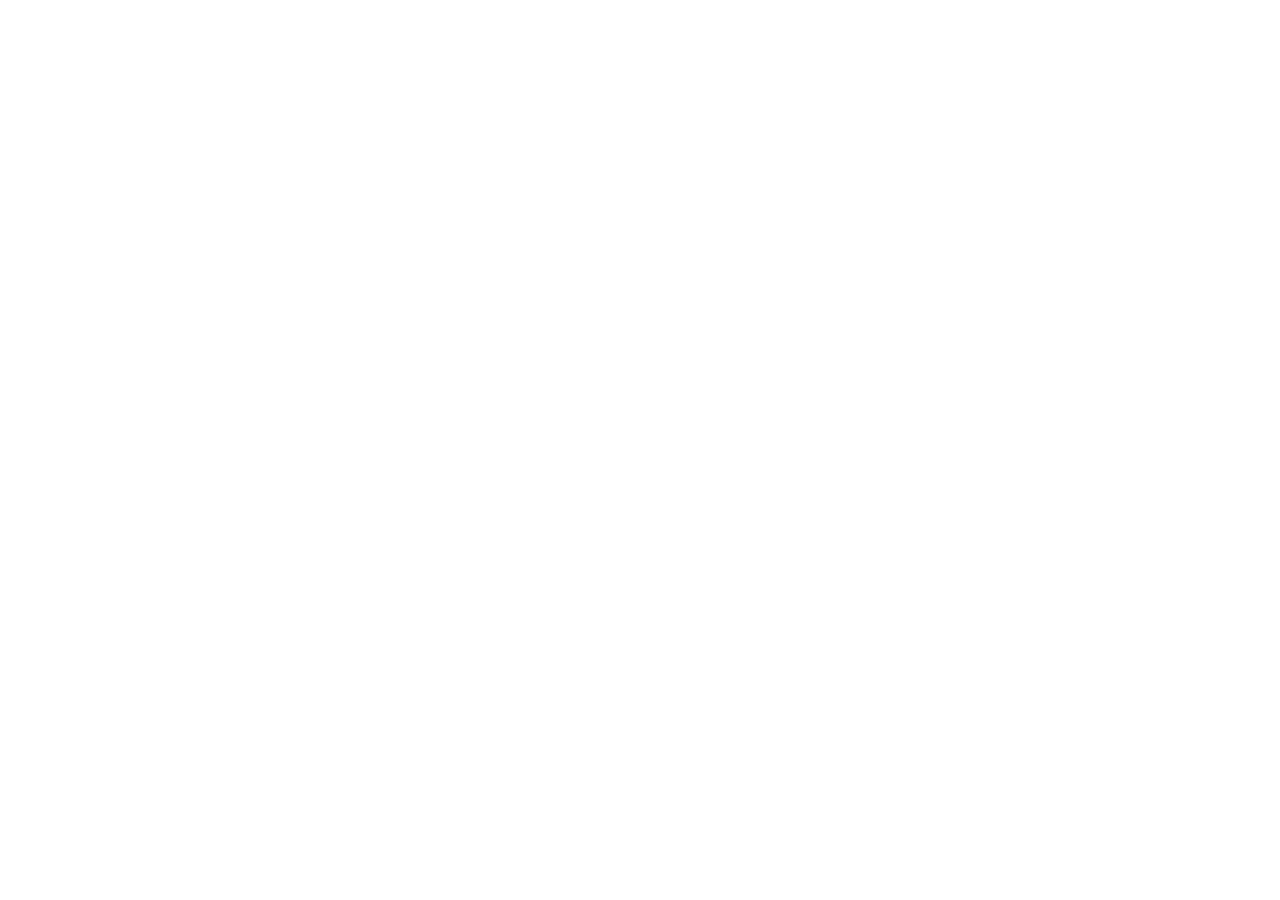
==== docs/index.html @ 1d92eec5 "Add index.html for GitHub Pages root" ====
<!DOCTYPE html>
<html>
<head>
<meta charset="utf-8">
<title>Recall — macOS Clipboard Manager</title>
<meta http-equiv="refresh" content="0; url=https://github.com/recall-macos/recall-macos">
</head>
<body>
<a href="https://github.com/recall-macos/recall-macos">Redirecting to Recall on GitHub...</a>
</body>
</html>
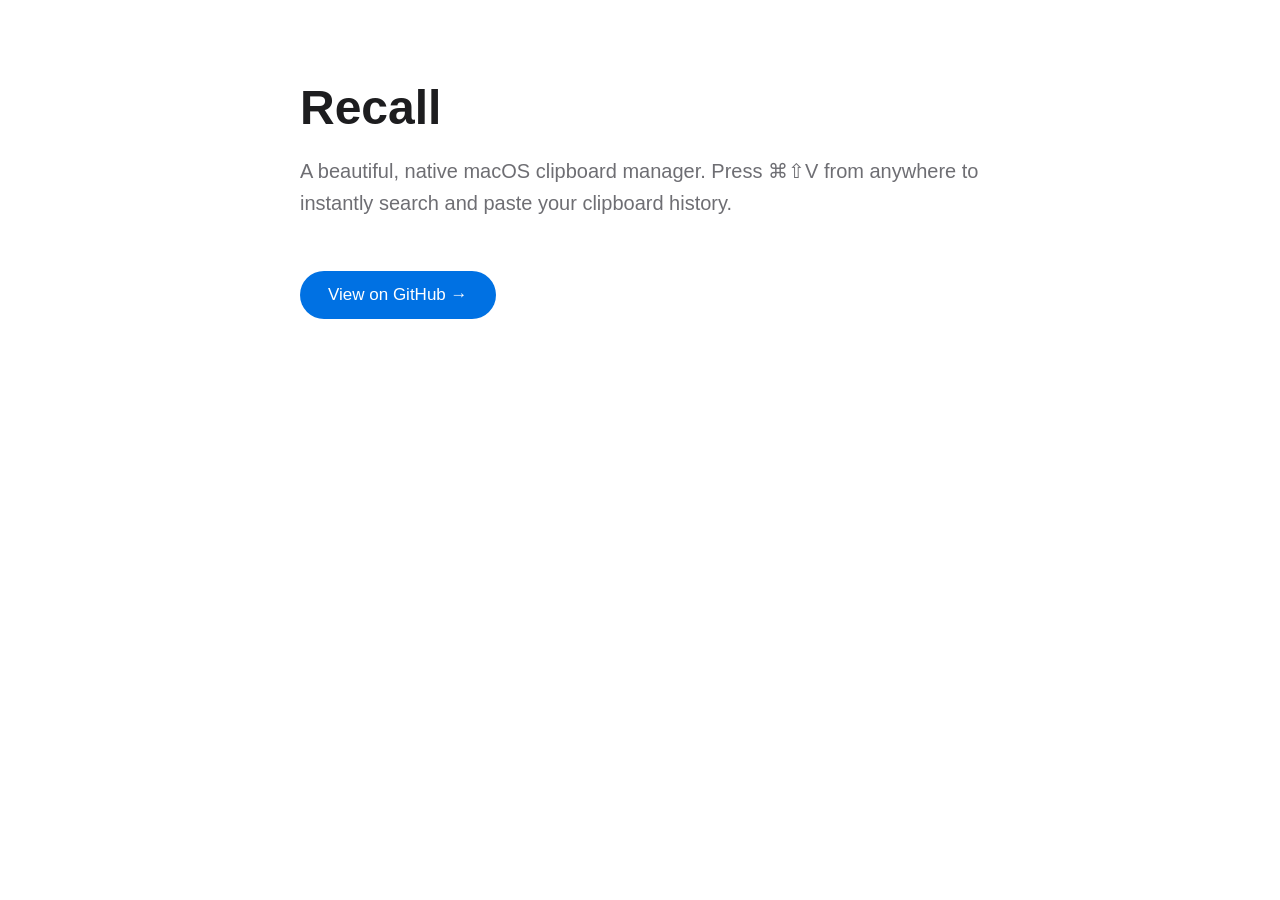
==== commit 65a19f88: "Fix index.html — proper landing page for AdSense verification" ====
--- a/docs/index.html
+++ b/docs/index.html
@@ -1,11 +1,20 @@
 <!DOCTYPE html>
-<html>
+<html lang="en">
 <head>
 <meta charset="utf-8">
+<meta name="viewport" content="width=device-width, initial-scale=1">
 <title>Recall — macOS Clipboard Manager</title>
-<meta http-equiv="refresh" content="0; url=https://github.com/recall-macos/recall-macos">
+<style>
+  body { font-family: -apple-system, BlinkMacSystemFont, sans-serif; max-width: 680px; margin: 80px auto; padding: 0 24px; color: #1d1d1f; }
+  h1 { font-size: 48px; font-weight: 700; margin-bottom: 8px; }
+  p  { font-size: 20px; color: #6e6e73; line-height: 1.6; }
+  a  { display: inline-block; margin-top: 32px; background: #0071e3; color: #fff; text-decoration: none; padding: 14px 28px; border-radius: 980px; font-size: 17px; font-weight: 500; }
+  a:hover { background: #0077ed; }
+</style>
 </head>
 <body>
-<a href="https://github.com/recall-macos/recall-macos">Redirecting to Recall on GitHub...</a>
+  <h1>Recall</h1>
+  <p>A beautiful, native macOS clipboard manager. Press ⌘⇧V from anywhere to instantly search and paste your clipboard history.</p>
+  <a href="https://github.com/recall-macos/recall-macos">View on GitHub →</a>
 </body>
 </html>
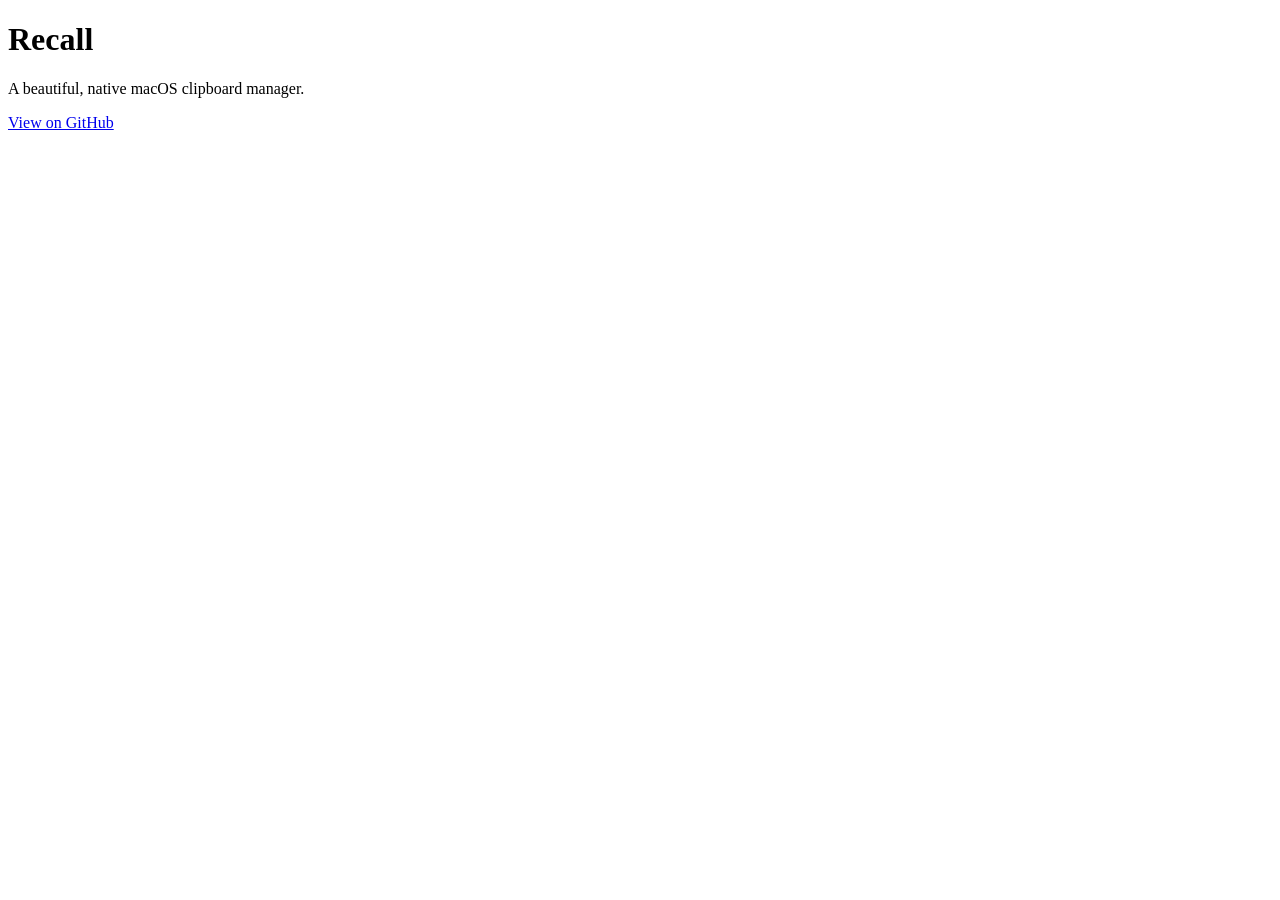
==== commit d629db28: "Simplify index.html by removing styles and viewport Removed viewport meta tag and styles, simplified" ====
--- a/docs/index.html
+++ b/docs/index.html
@@ -2,19 +2,11 @@
 <html lang="en">
 <head>
 <meta charset="utf-8">
-<meta name="viewport" content="width=device-width, initial-scale=1">
 <title>Recall — macOS Clipboard Manager</title>
-<style>
-  body { font-family: -apple-system, BlinkMacSystemFont, sans-serif; max-width: 680px; margin: 80px auto; padding: 0 24px; color: #1d1d1f; }
-  h1 { font-size: 48px; font-weight: 700; margin-bottom: 8px; }
-  p  { font-size: 20px; color: #6e6e73; line-height: 1.6; }
-  a  { display: inline-block; margin-top: 32px; background: #0071e3; color: #fff; text-decoration: none; padding: 14px 28px; border-radius: 980px; font-size: 17px; font-weight: 500; }
-  a:hover { background: #0077ed; }
-</style>
 </head>
 <body>
-  <h1>Recall</h1>
-  <p>A beautiful, native macOS clipboard manager. Press ⌘⇧V from anywhere to instantly search and paste your clipboard history.</p>
-  <a href="https://github.com/recall-macos/recall-macos">View on GitHub →</a>
+<h1>Recall</h1>
+<p>A beautiful, native macOS clipboard manager.</p>
+<a href="https://github.com/recall-macos/recall-macos">View on GitHub</a>
 </body>
 </html>
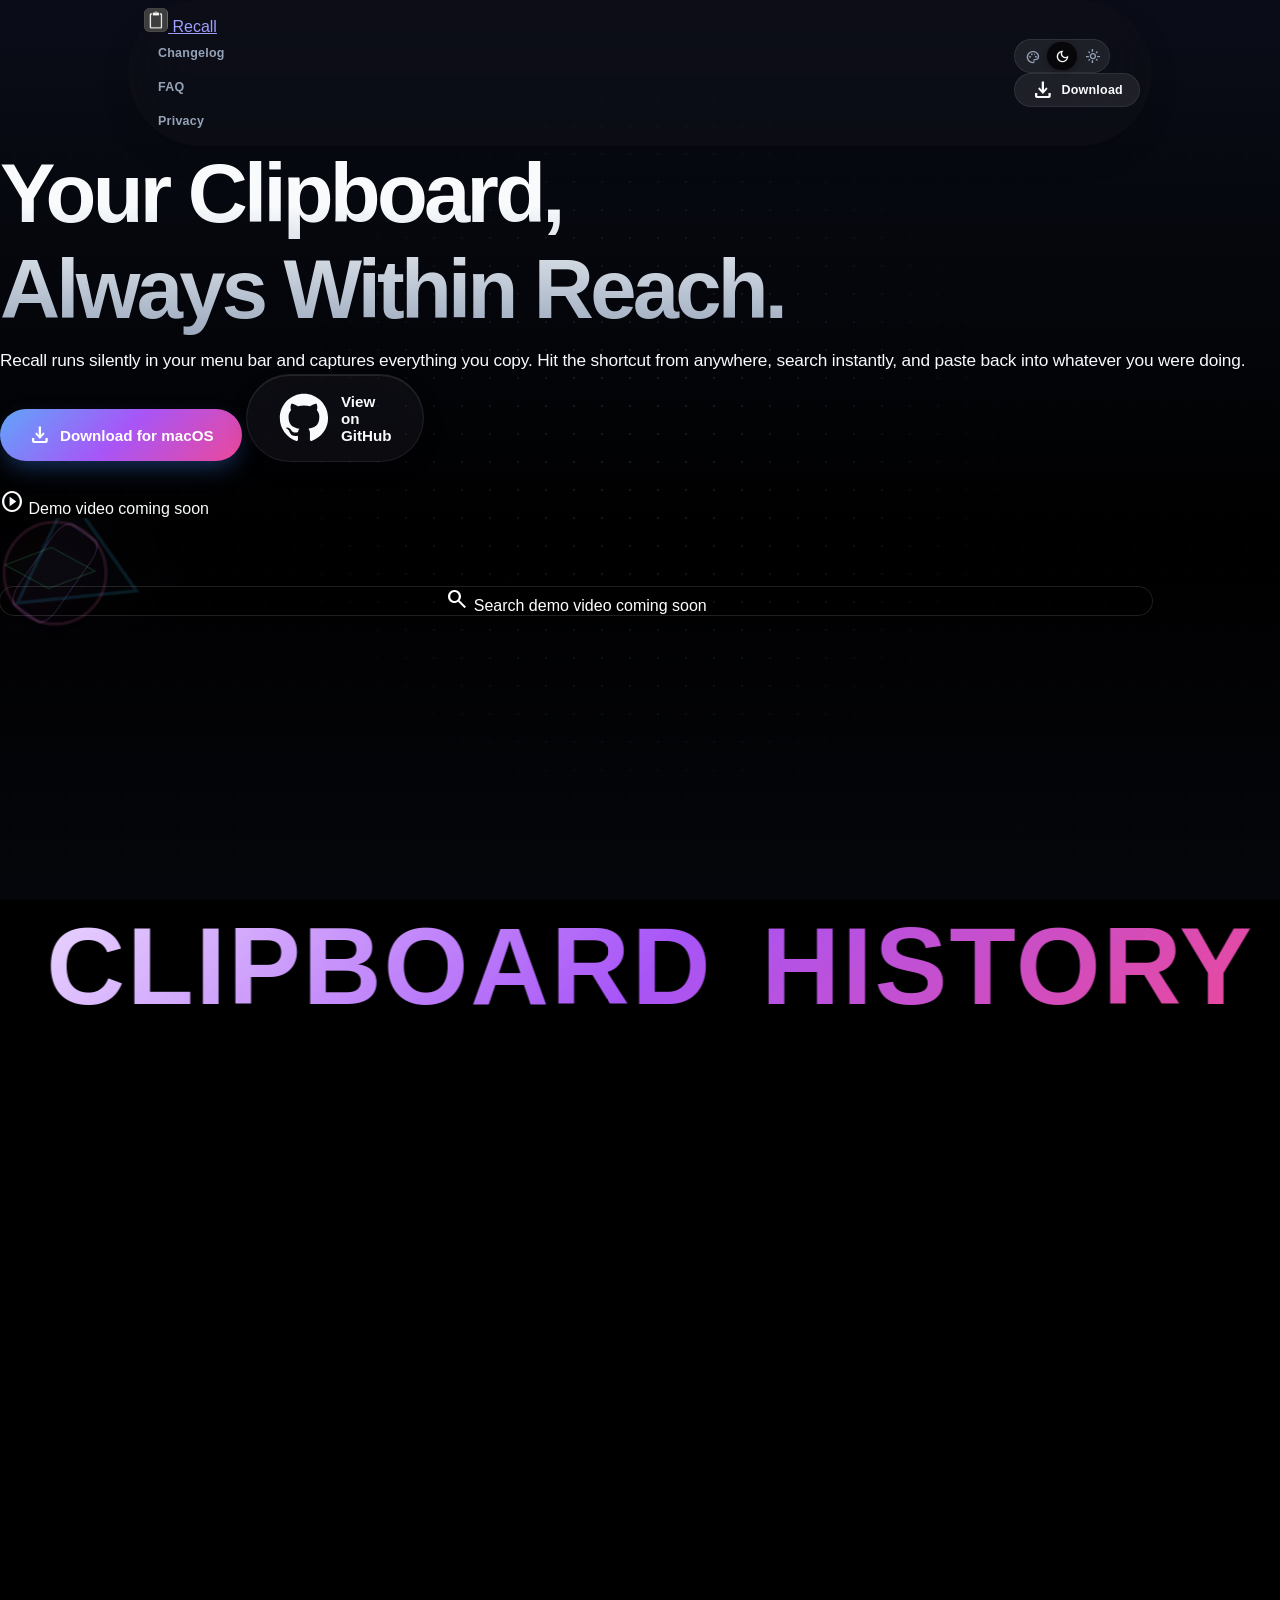
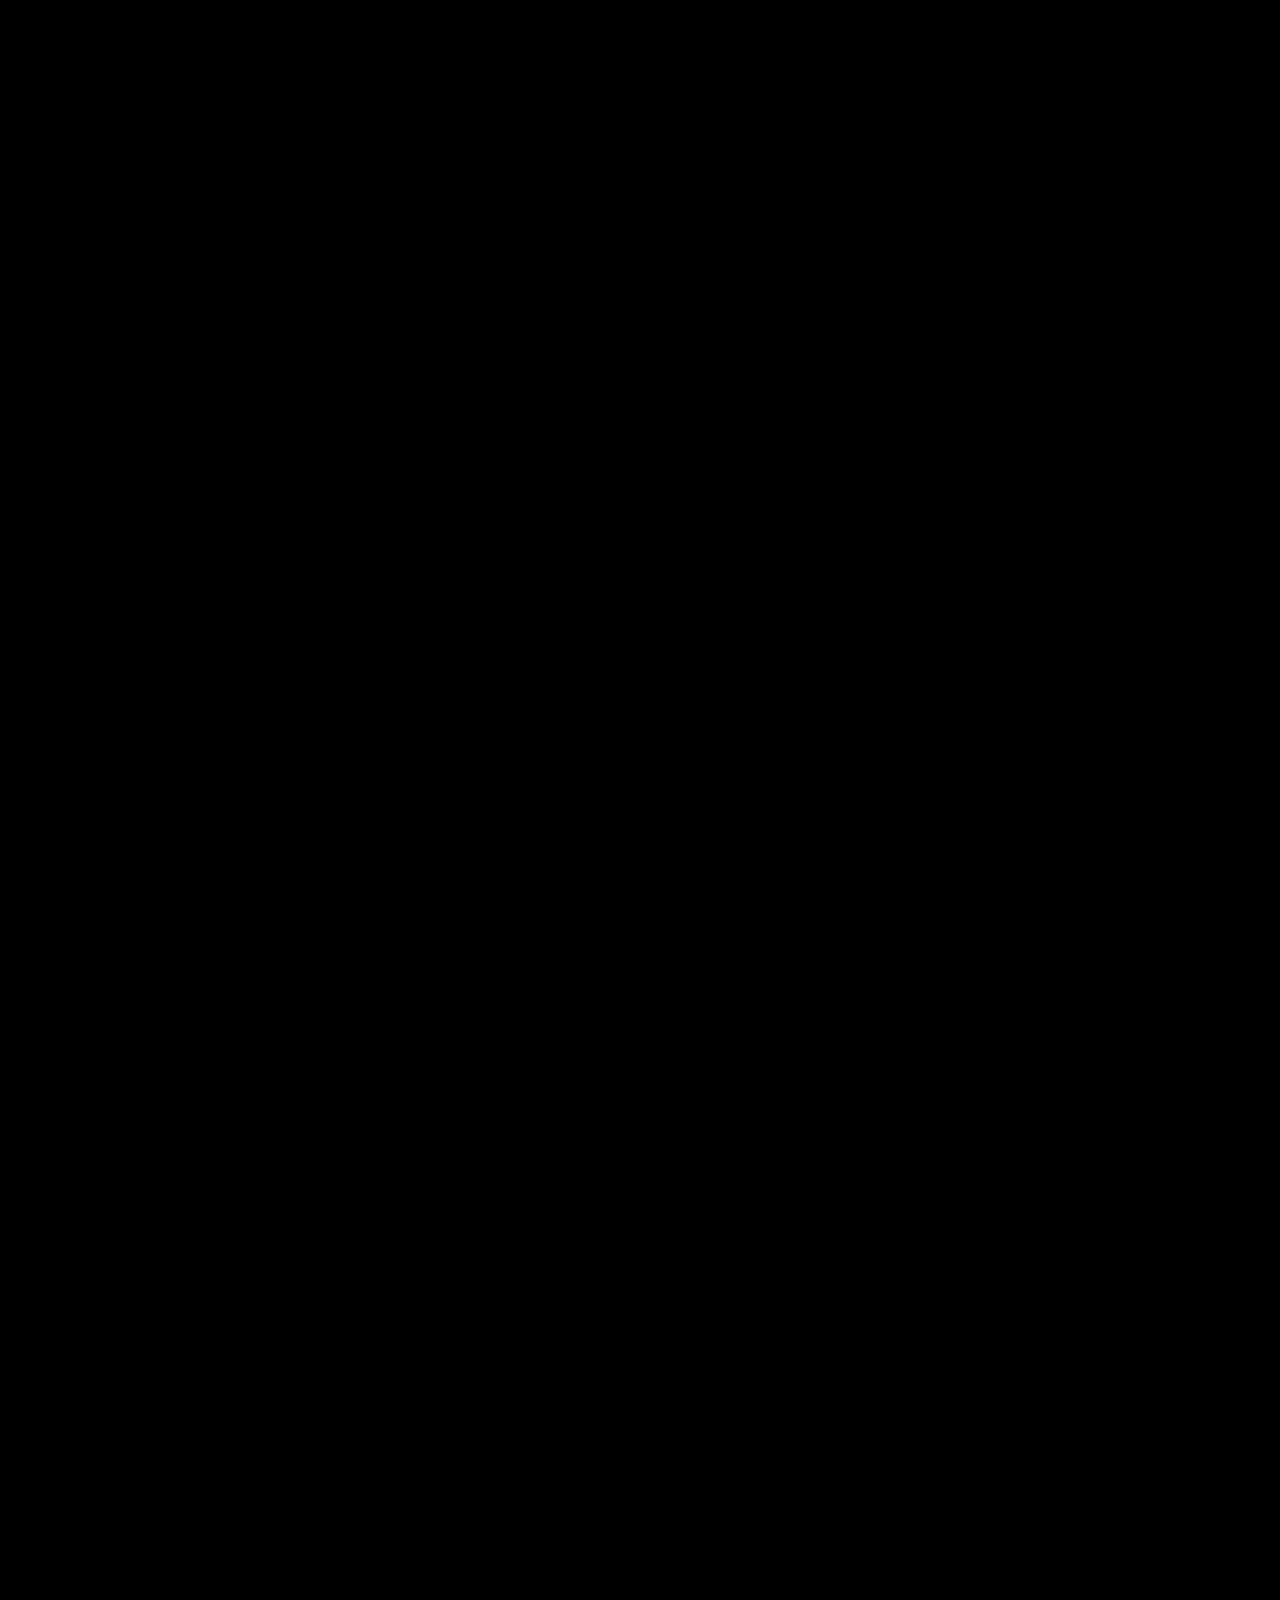
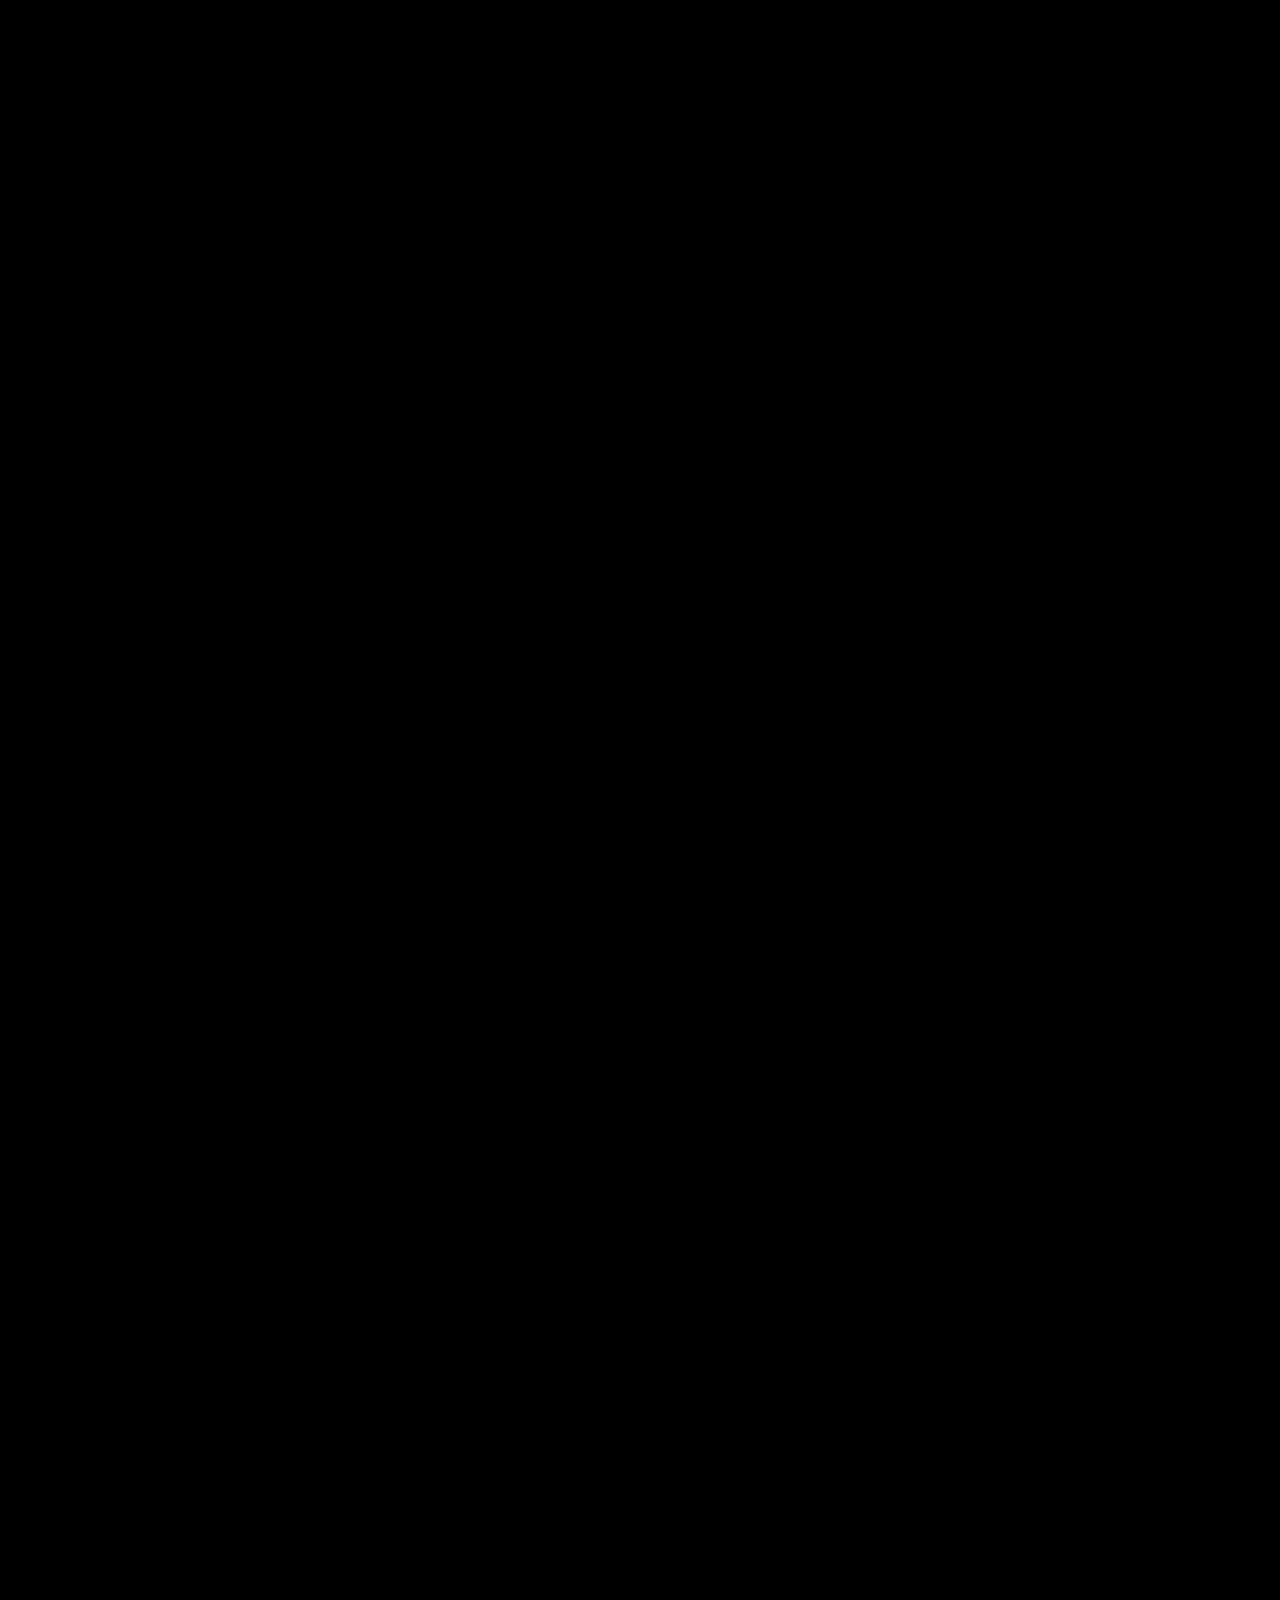
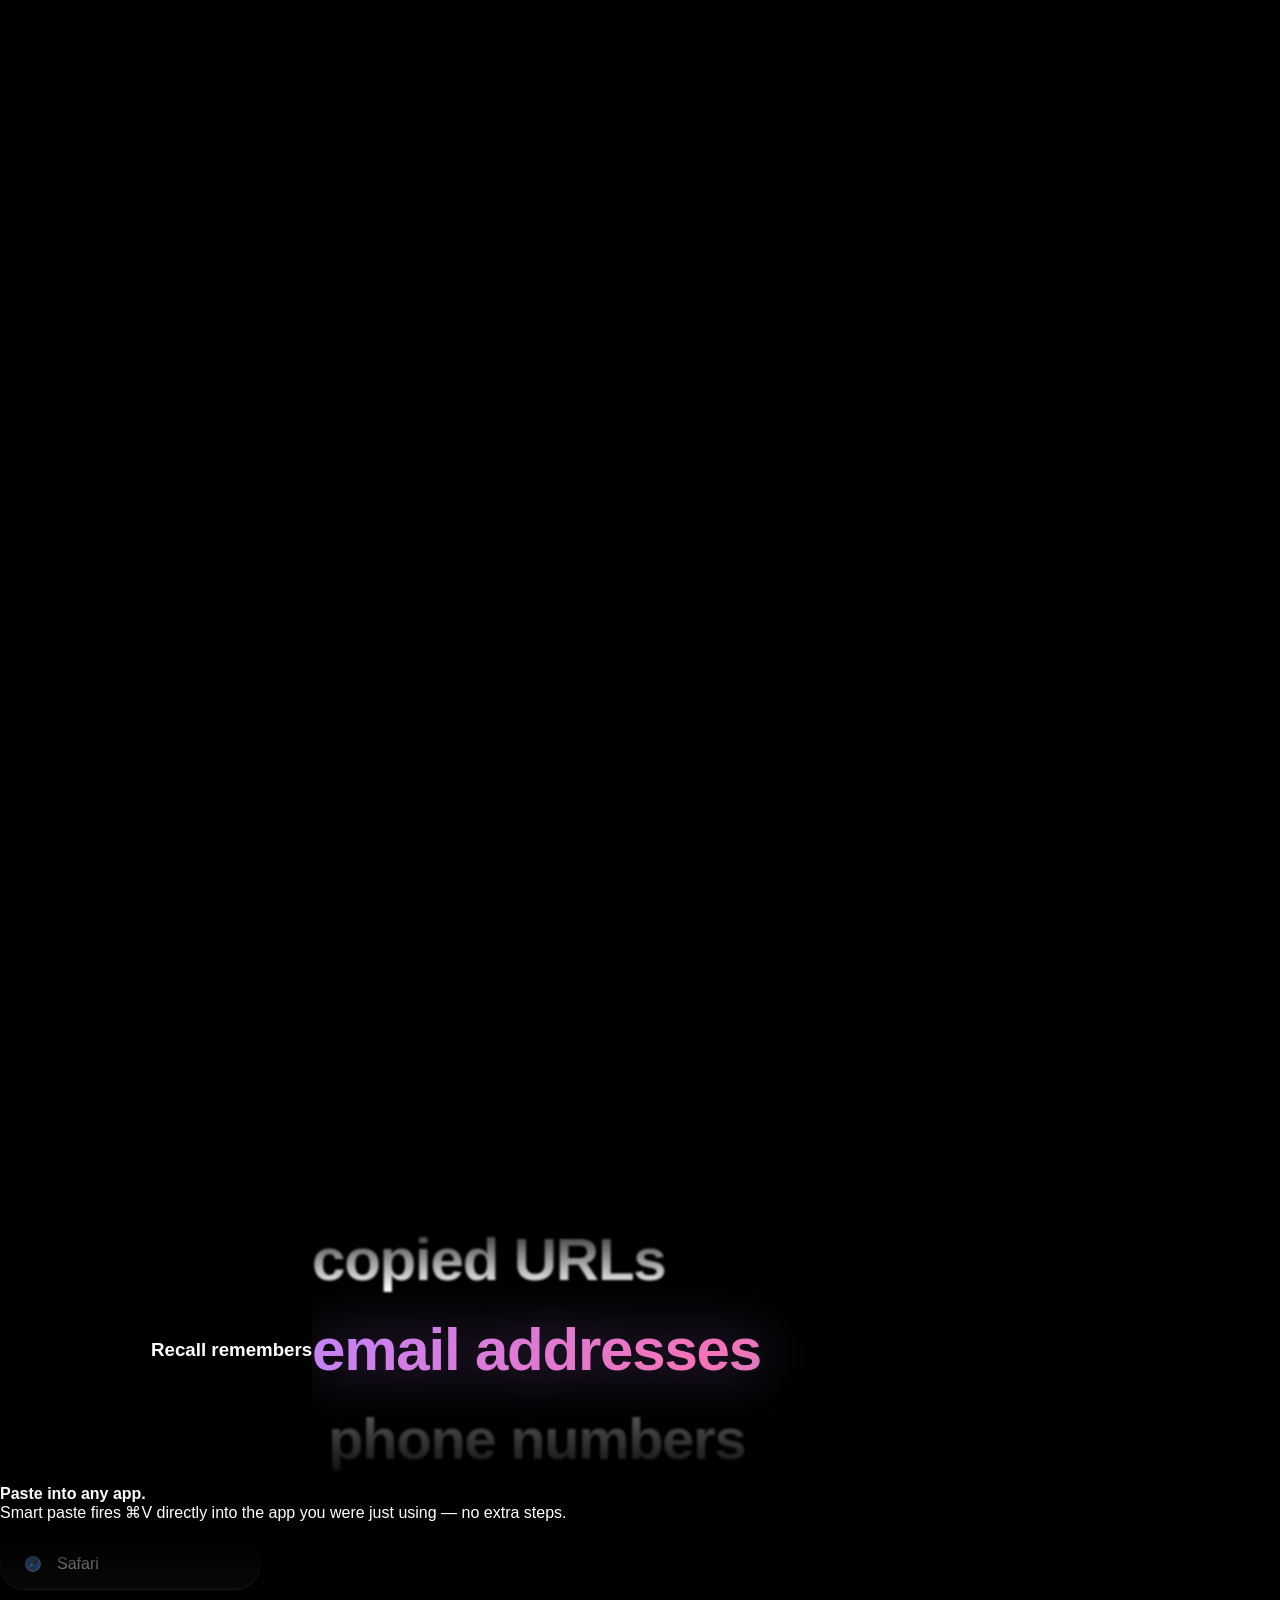
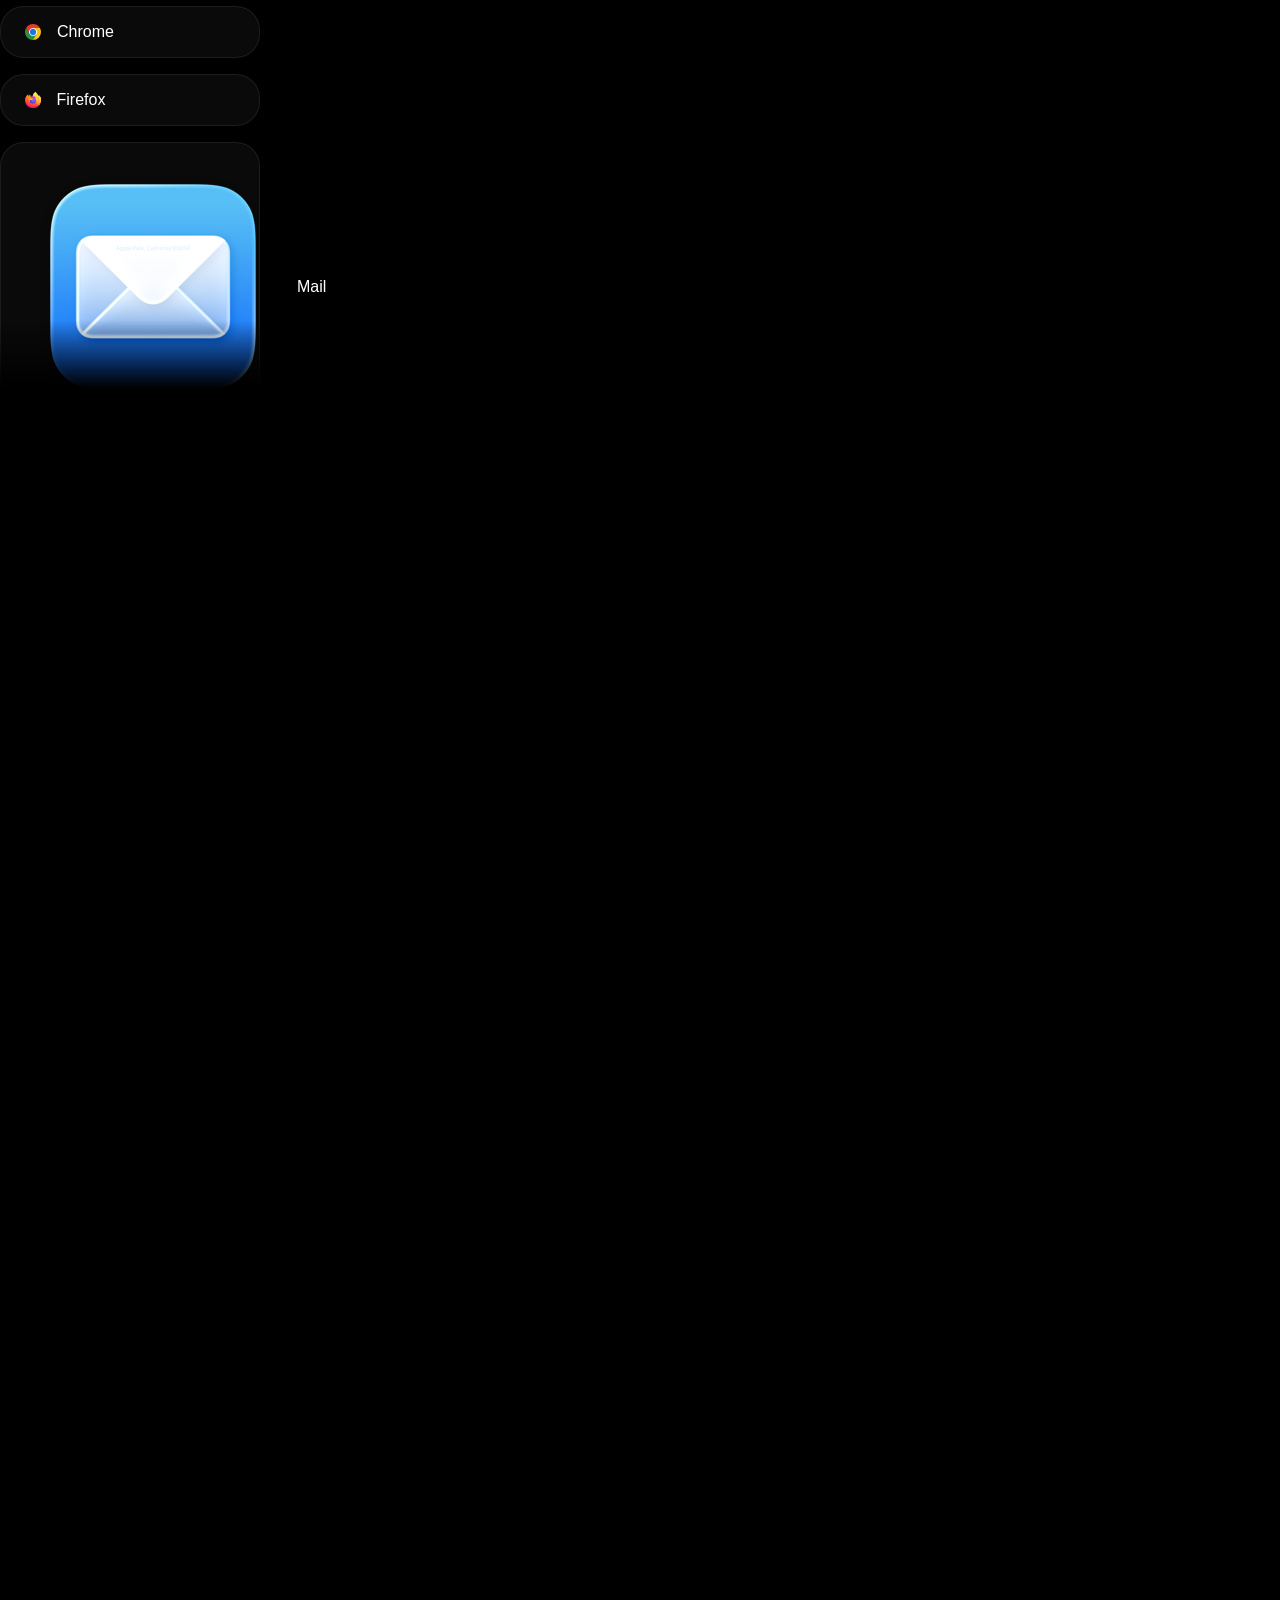
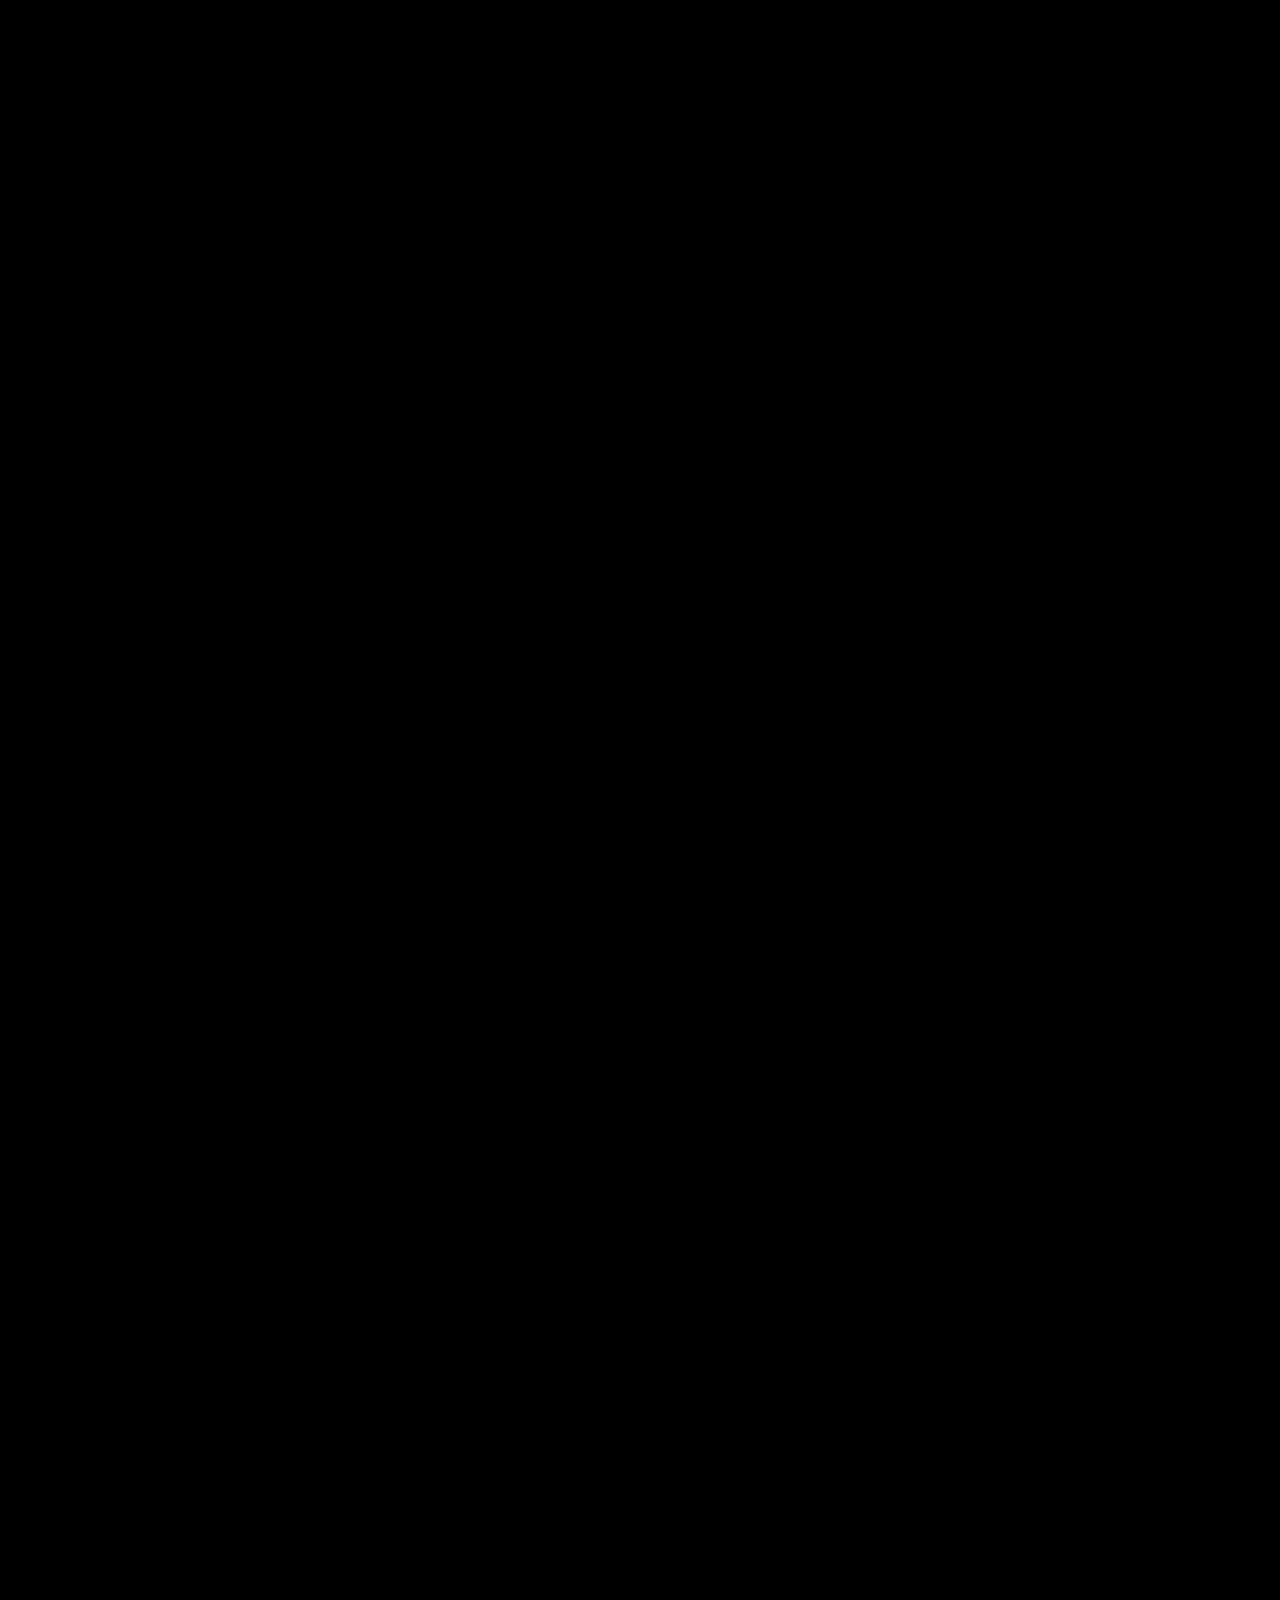
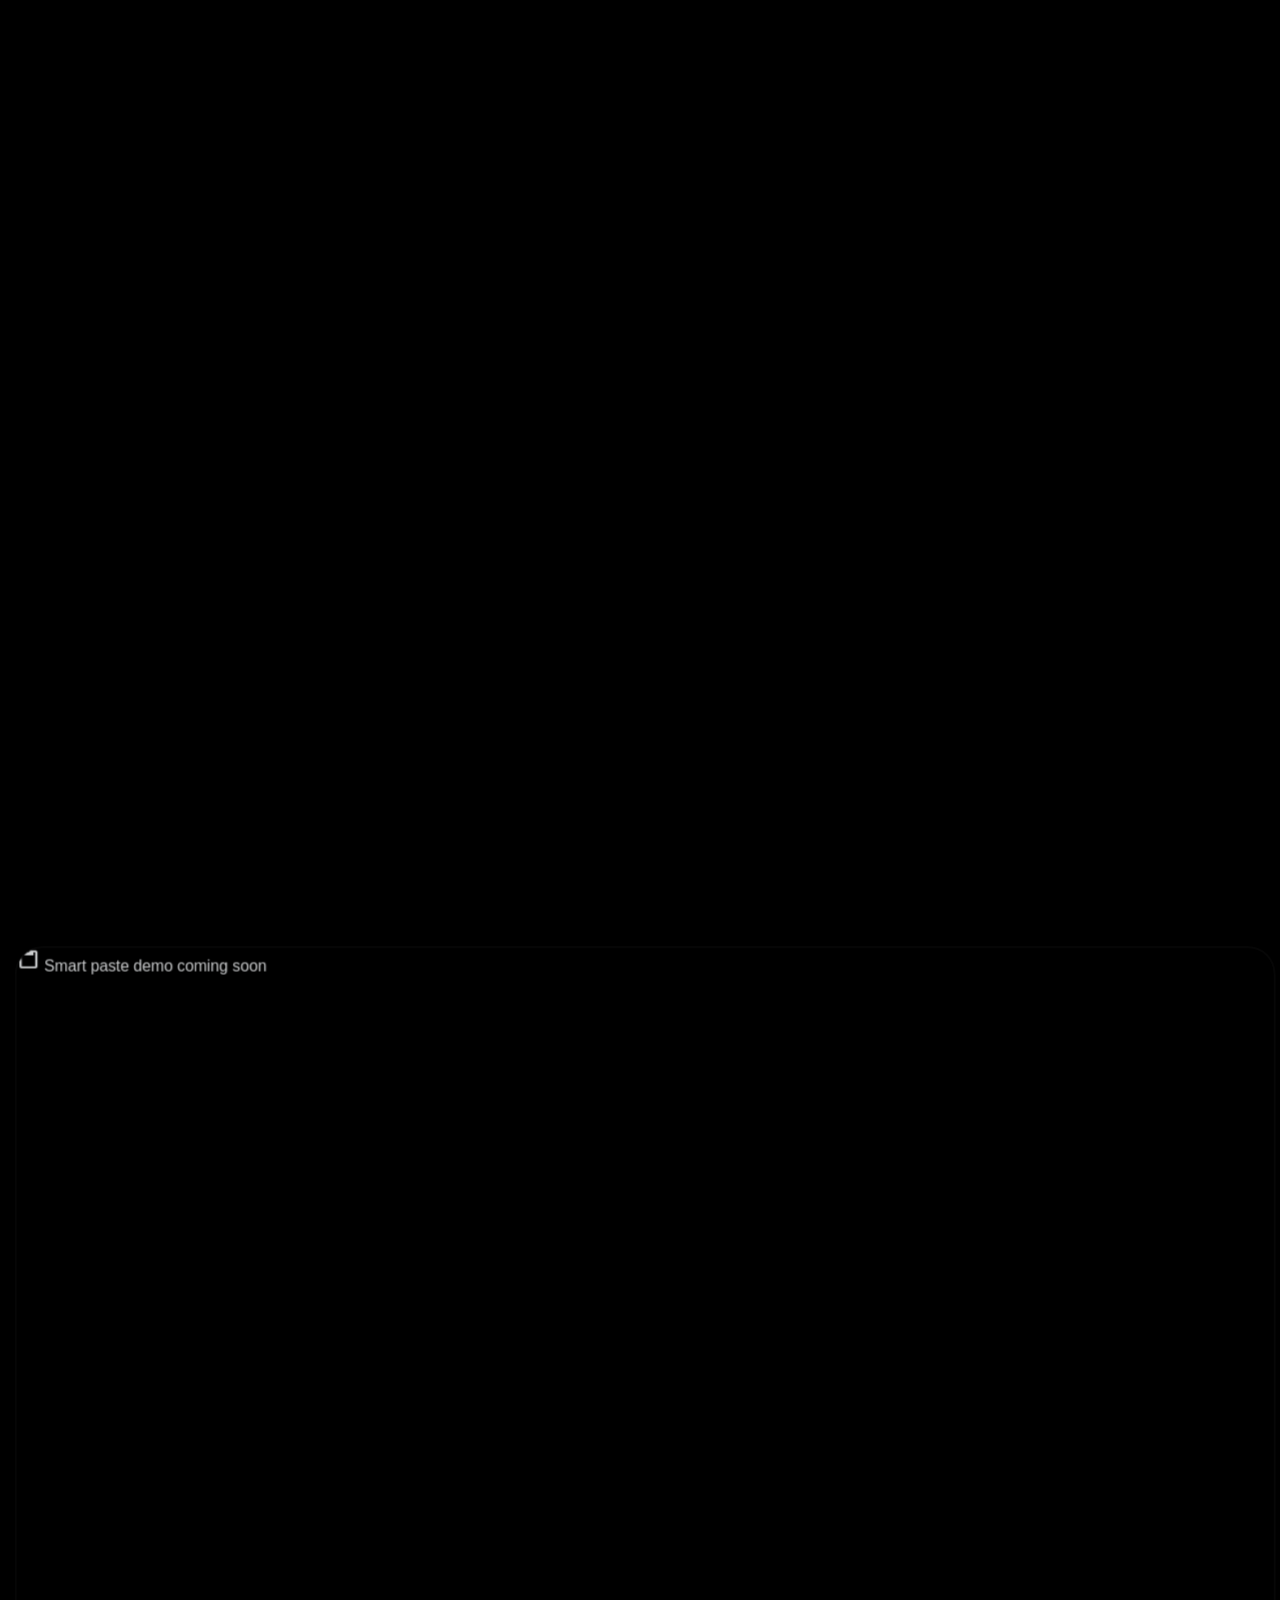
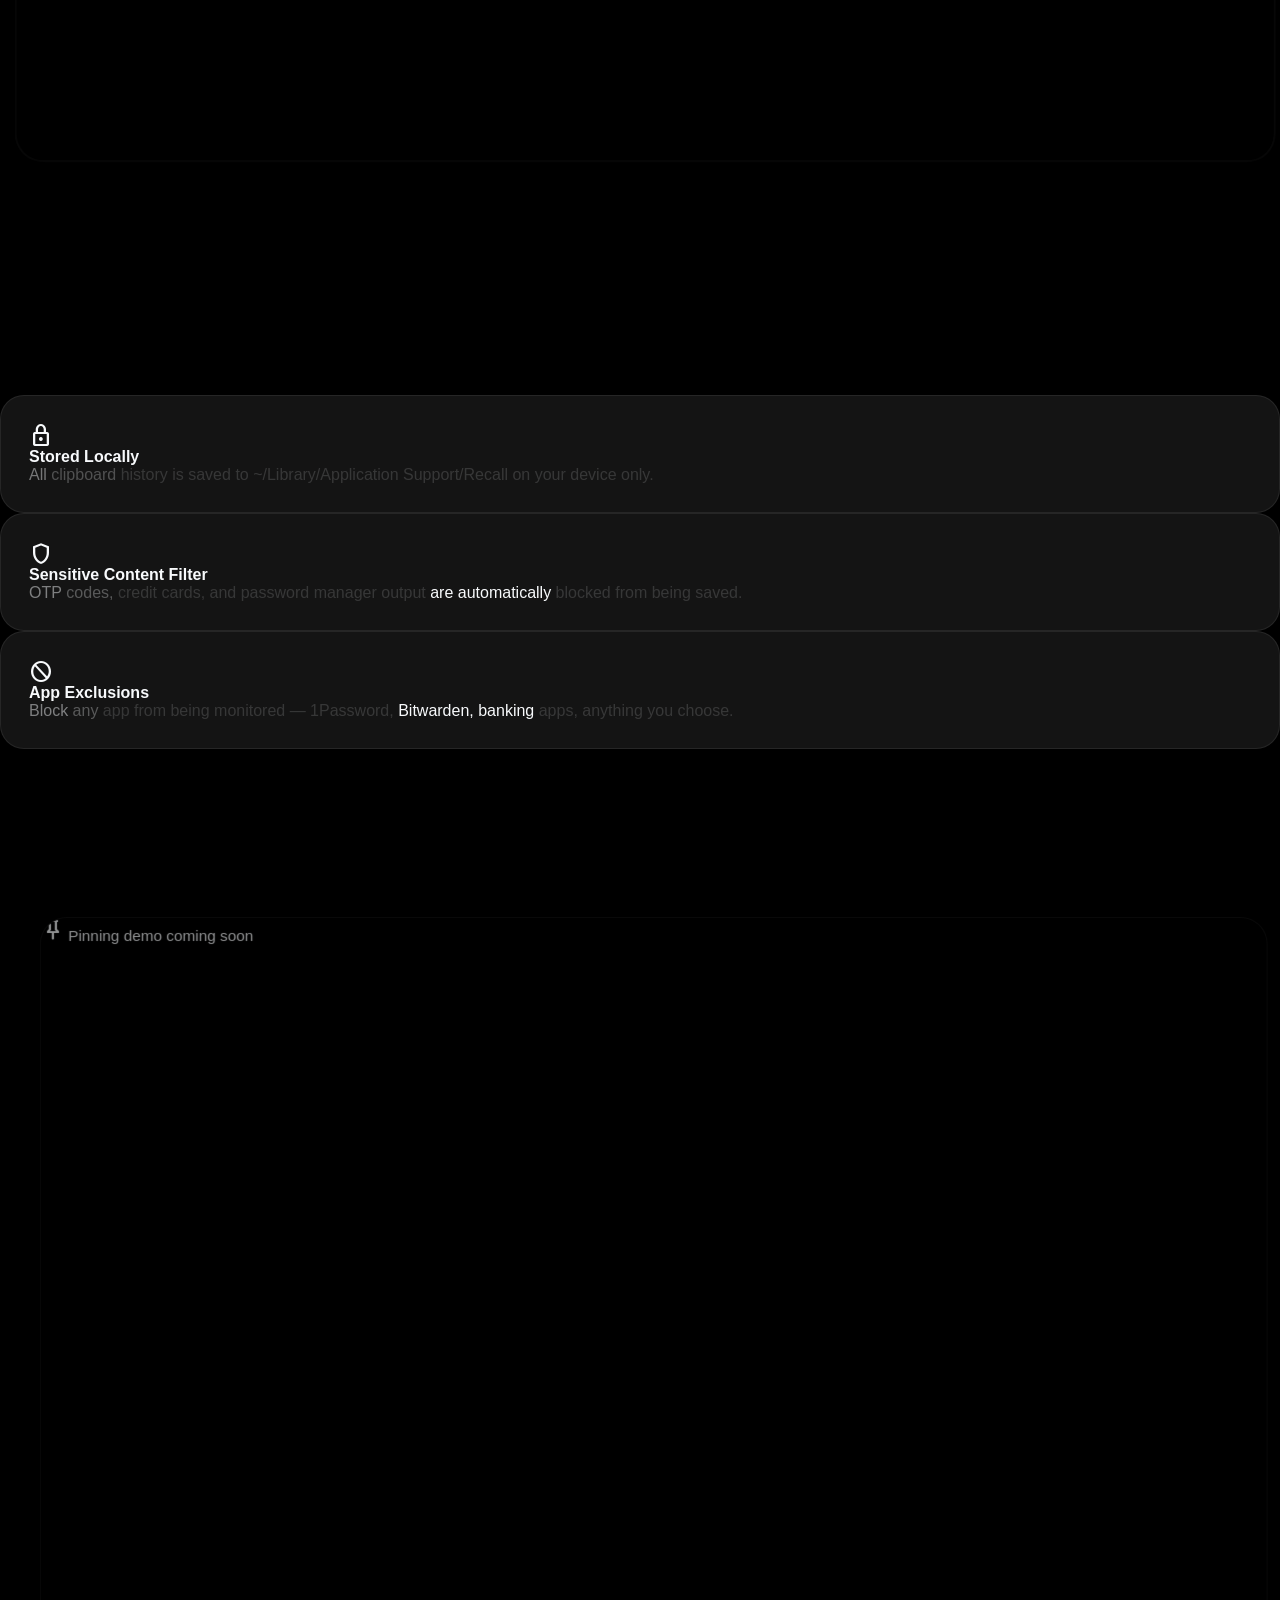
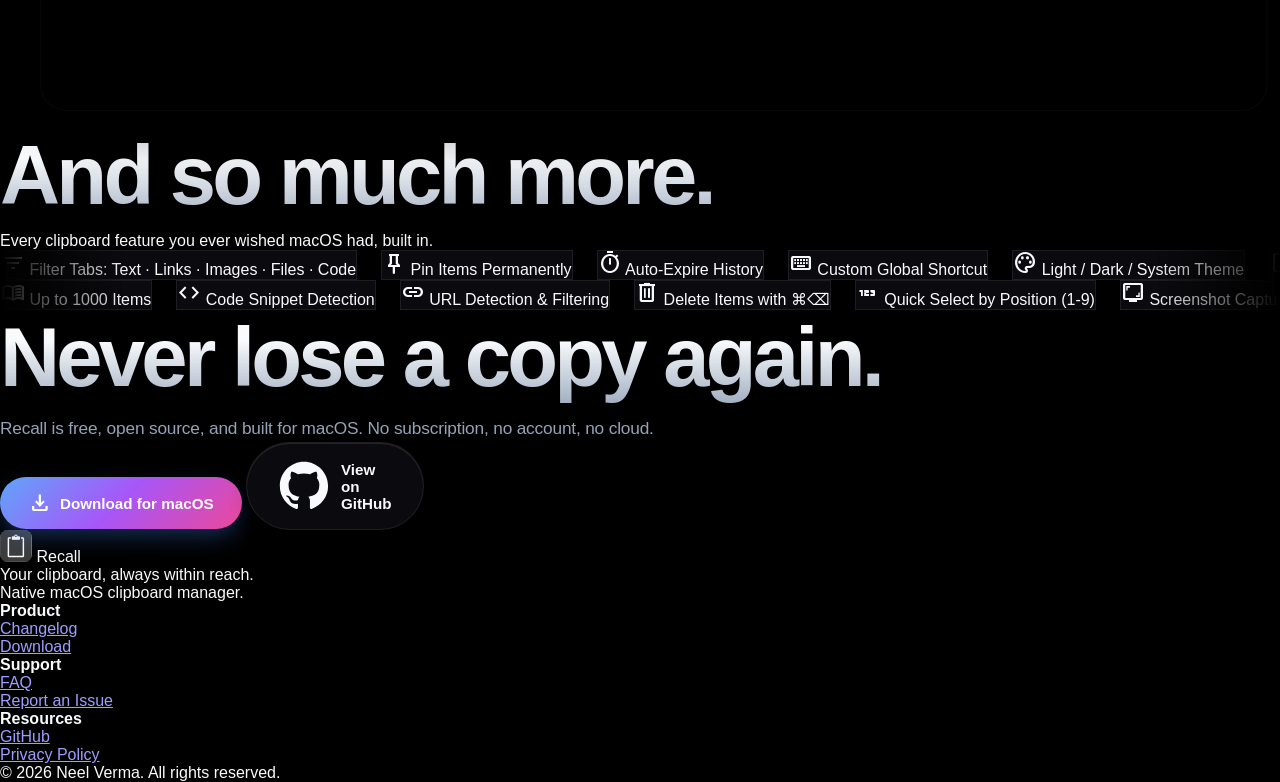
==== commit a06d6ee5: "Add website, fix screenshot capture, clean up settings - Add docs/ website (Sapphire template rebran" ====
--- a/docs/index.html
+++ b/docs/index.html
@@ -1,12 +1,522 @@
-<!DOCTYPE html>
-<html lang="en">
-<head>
-<meta charset="utf-8">
-<title>Recall — macOS Clipboard Manager</title>
+<html lang="en" class="theme-dark"><head><style>body {transition: opacity ease-in 0.2s; }
+body[unresolved] {opacity: 0; display: block; overflow: hidden; position: relative; }
+</style>
+    <meta charset="UTF-8">
+    <link rel="preconnect" href="https://fonts.googleapis.com">
+    <link rel="preconnect" href="https://fonts.gstatic.com" crossorigin="">
+
+    <meta name="viewport" content="width=device-width, initial-scale=1.0">
+    <title>Recall - Your Clipboard, Always Within Reach</title>
+    <meta name="description" content="Recall is a native macOS clipboard manager. Press a shortcut, search your history, paste — and it's gone.">
+    <meta property="og:type" content="website">
+    <meta property="og:site_name" content="Recall">
+    <meta property="og:title" content="Recall - Your Clipboard, Always Within Reach">
+    <meta property="og:description" content="Recall is a native macOS clipboard manager. Press a shortcut, search your history, paste — and it's gone.">
+    <meta property="og:url" content="https://recall-macos.github.io/">
+    <meta name="twitter:card" content="summary_large_image">
+    <meta name="twitter:title" content="Recall - Your Clipboard, Always Within Reach">
+    <meta name="twitter:description" content="Recall is a native macOS clipboard manager. Press a shortcut, search your history, paste — and it's gone.">
+    <link rel="stylesheet" href="./styles/style.css">
+    <link rel="stylesheet" href="https://fonts.googleapis.com/css2?family=Material+Symbols+Outlined">
+    <link rel="stylesheet" href="./styles/css2.css">
+    <script src="https://cdn.tailwindcss.com"></script>
+    <script src="./scripts/gsap.min.js"></script>
+    <script src="./scripts/ScrollTrigger.min.js"></script>
+    <script src="./scripts/lenis.min.js"></script>
+    <script type="application/ld+json">
+    {
+      "@context": "https://schema.org",
+      "@type": "SoftwareApplication",
+      "name": "Recall",
+      "applicationCategory": "UtilitiesApplication",
+      "operatingSystem": "macOS",
+      "description": "Native macOS clipboard manager. Press a shortcut, search your history, paste — and it's gone.",
+      "url": "https://recall-macos.github.io",
+      "downloadUrl": "https://github.com/recall-macos/recall-macos/releases/latest",
+      "softwareVersion": "1.0.0",
+      "offers": {
+        "@type": "Offer",
+        "price": "0",
+        "priceCurrency": "USD"
+      },
+      "author": {
+        "@type": "Person",
+        "name": "Neel Verma"
+      }
+    }
+    </script>
 </head>
-<body>
-<h1>Recall</h1>
-<p>A beautiful, native macOS clipboard manager.</p>
-<a href="https://github.com/recall-macos/recall-macos">View on GitHub</a>
-</body>
-</html>
+<body class="bg-[var(--color-background)] text-[var(--color-text-primary)] relative selection:bg-blue-500/30">
+
+    <!-- Custom Floating Cursor -->
+    <div id="custom-cursor"></div>
+
+    <!-- Dynamic Spotlight Dot Matrix -->
+    <div id="dark-mode-gradient" style="opacity: 1;"></div>
+    <div id="dot-container" style="opacity: 0;">
+        <div id="dot-base" class="bg-dot-pattern"></div>
+        <div id="dot-spotlight"></div>
+    </div>
+
+    <!-- MAIN HEADER NAVBAR -->
+    <div class="fixed top-0 left-0 right-0 z-50 flex justify-center pt-5 px-4 pointer-events-none">
+        <header id="main-header" class="header-glass-capsule flex items-center justify-between gap-4 w-full max-w-5xl mx-auto pointer-events-auto" style="display:flex;align-items:center;justify-content:space-between;gap:1rem;width:100%;max-width:64rem;margin-left:auto;margin-right:auto;">
+
+            <!-- Left: Logo & Core Nav -->
+            <div class="flex items-center gap-6">
+                <a href="/" class="flex items-center space-x-2.5 whitespace-nowrap pl-2">
+                    <img id="recall-icon" src="./images/recall-icon.png" alt="Recall Logo" style="height:24px;width:24px;object-fit:contain;border-radius:6px;flex-shrink:0;">
+                    <span class="text-base font-extrabold tracking-tight text-[var(--color-text-primary)] hidden sm:block">Recall</span>
+                </a>
+
+                <nav class="hidden lg:flex items-center gap-1">
+                    <a href="./pages/changelog.html" class="header-nav-link">Changelog</a>
+                    <a href="./pages/faq.html" class="header-nav-link">FAQ</a>
+                    <a href="./pages/privacy.html" class="header-nav-link">Privacy</a>
+                </nav>
+            </div>
+
+            <!-- Right: Controls & CTAs -->
+            <div class="flex items-center gap-3">
+                <!-- Theme Switcher -->
+                <div id="theme-switcher" class="theme-switcher-container hidden md:inline-flex">
+                    <input type="radio" id="theme-radio-colorful" name="theme" value="colorful" class="switch-radio">
+                    <label for="theme-radio-colorful" class="switch-label" title="Colorful"><span class="material-symbols-outlined">palette</span></label>
+                    <input type="radio" id="theme-radio-dark" name="theme" value="dark" class="switch-radio" checked>
+                    <label for="theme-radio-dark" class="switch-label" title="Dark Mode"><span class="material-symbols-outlined">dark_mode</span></label>
+                    <input type="radio" id="theme-radio-light" name="theme" value="light" class="switch-radio">
+                    <label for="theme-radio-light" class="switch-label" title="Light Mode"><span class="material-symbols-outlined">light_mode</span></label>
+                    <div class="switch-puck"></div>
+                </div>
+
+                <div class="h-5 w-[1px] bg-[var(--color-border-color)] hidden md:block mx-1"></div>
+
+                <!-- Action Buttons -->
+                <div class="flex items-center gap-2">
+                    <a href="https://github.com/recall-macos/recall-macos/releases/latest/download/Recall.dmg" class="header-btn header-btn-download hidden sm:inline-flex">
+                        <span class="material-symbols-outlined text-[16px]">download</span> Download
+                    </a>
+                </div>
+            </div>
+        </header>
+    </div>
+
+    <!-- MAIN SCROLL CINEMA -->
+    <main class="relative z-10">
+
+        <!-- HERO INTRO -->
+        <section id="hero-section" class="min-h-screen relative flex flex-col items-center justify-center pt-40 pb-24 px-6 max-w-7xl mx-auto">
+            <div class="text-center max-w-4xl mx-auto space-y-6">
+
+                <h1 class="hero-title apple-headline tracking-tighter text-gradient-apple" style="translate: none; rotate: none; scale: none; transform: translate(0px, 0px); opacity: 1;">
+                    Your Clipboard,<br>Always Within Reach.
+                </h1>
+
+                <p class="apple-scrub-text apple-subheadline max-w-2xl mx-auto text-[var(--color-text-secondary)]"><span class="apple-word" style="opacity: 1;">Recall</span> <span class="apple-word" style="opacity: 1;">runs</span> <span class="apple-word" style="opacity: 1;">silently</span> <span class="apple-word" style="opacity: 1;">in</span> <span class="apple-word" style="opacity: 1;">your</span> <span class="apple-word" style="opacity: 1;">menu</span> <span class="apple-word" style="opacity: 1;">bar</span> <span class="apple-word" style="opacity: 1;">and</span> <span class="apple-word" style="opacity: 1;">captures</span> <span class="apple-word" style="opacity: 1;">everything</span> <span class="apple-word" style="opacity: 1;">you</span> <span class="apple-word" style="opacity: 1;">copy.</span> <span class="apple-word" style="opacity: 1;">Hit</span> <span class="apple-word" style="opacity: 1;">the</span> <span class="apple-word" style="opacity: 1;">shortcut</span> <span class="apple-word" style="opacity: 1;">from</span> <span class="apple-word" style="opacity: 1;">anywhere,</span> <span class="apple-word" style="opacity: 1;">search</span> <span class="apple-word" style="opacity: 1;">instantly,</span> <span class="apple-word" style="opacity: 1;">and</span> <span class="apple-word" style="opacity: 1;">paste</span> <span class="apple-word" style="opacity: 1;">back</span> <span class="apple-word" style="opacity: 1;">into</span> <span class="apple-word" style="opacity: 1;">whatever</span> <span class="apple-word" style="opacity: 1;">you</span> <span class="apple-word" style="opacity: 1;">were</span> <span class="apple-word" style="opacity: 1;">doing.</span></p>
+
+                <!-- Hero CTAs -->
+                <div class="hero-cta flex flex-wrap items-center justify-center gap-4 pt-4" style="translate: none; rotate: none; scale: none; transform: translate(0px, 0px); opacity: 1;">
+                    <a href="https://github.com/recall-macos/recall-macos/releases/latest/download/Recall.dmg" class="apple-cta-btn w-full sm:w-auto">
+                        <span class="material-symbols-outlined">download</span> Download for macOS
+                    </a>
+                    <a href="https://github.com/recall-macos/recall-macos" target="_blank" rel="noopener noreferrer" class="apple-secondary-btn w-full sm:w-auto">
+                        <svg class="w-5 h-5" viewBox="0 0 24 24" fill="currentColor"><path fill-rule="evenodd" clip-rule="evenodd" d="M12 2C6.477 2 2 6.484 2 12.017c0 4.425 2.865 8.18 6.839 9.504.5.092.682-.217.682-.483 0-.237-.008-.868-.013-1.703-2.782.605-3.369-1.343-3.369-1.343-.454-1.158-1.11-1.466-1.11-1.466-.908-.62.069-.608.069-.608 1.003.07 1.53 1.032 1.53 1.032.892 1.53 2.341 1.088 2.91.832.092-.647.35-1.088.636-1.338-2.22-.253-4.555-1.113-4.555-4.951 0-1.093.39-1.988 1.029-2.688-.103-.253-.446-1.272.098-2.65 0 0 .84-.27 2.75 1.026A9.564 9.564 0 0112 6.844c.85.004 1.705.115 2.504.337 1.909-1.296 2.747-1.027 2.747-1.027.546 1.379.202 2.398.1 2.651.64.7 1.028 1.595 1.028 2.688 0 3.848-2.339 4.695-4.566 4.943.359.309.678.92.678 1.855 0 1.338-.012 2.419-.012 2.747 0 .268.18.58.688.482A10.019 10.019 0 0022 12.017C22 6.484 17.522 2 12 2z" /></svg>
+                        View on GitHub
+                    </a>
+                </div>
+
+                <!-- Stats -->
+                <div id="hero-stats" class="items-center justify-center gap-6 pt-2 text-xs font-semibold text-[var(--color-text-secondary)] flex">
+                    <span class="flex items-center gap-1.5"><span class="material-symbols-outlined text-amber-400 text-sm">star</span> Open Source</span>
+                    <span class="w-1 h-1 rounded-full bg-[var(--color-border-color)]"></span>
+                    <span class="flex items-center gap-1.5"><span class="material-symbols-outlined text-blue-400 text-sm">lock</span> 100% Local — No Cloud</span>
+                    <span class="w-1 h-1 rounded-full bg-[var(--color-border-color)]"></span>
+                    <span class="flex items-center gap-1.5"><span class="material-symbols-outlined text-emerald-400 text-sm">check_circle</span> Free Forever</span>
+                </div>
+            </div>
+
+            <div class="hero-video-frame mt-16 w-full max-w-5xl rounded-3xl p-3 bg-[var(--color-secondary)] border border-[var(--color-card-border)] shadow-2xl gpu-layer" style="translate: none; rotate: none; scale: none; transform: translate(0px, 0px); opacity: 1;">
+                <div class="relative rounded-2xl overflow-hidden bg-black aspect-video border border-white/5 flex items-center justify-center">
+                    <!-- Replace with actual Recall demo video -->
+                    <div class="flex flex-col items-center justify-center gap-4 text-white/30 py-24">
+                        <span class="material-symbols-outlined text-6xl">play_circle</span>
+                        <span class="text-sm font-medium">Demo video coming soon</span>
+                    </div>
+                </div>
+            </div>
+        </section>
+
+
+        <!-- 1. INSTANT SEARCH — PURE TEXT HORIZONTAL RUNWAY -->
+        <section id="feature-search" class="force-dark relative w-full min-h-[550vh] bg-black">
+            <div class="blip-sticky-stage h-screen w-full flex flex-col items-center justify-center overflow-hidden px-6">
+
+                <!-- Stage A: TEXT RUNWAY -->
+                <div class="blip-runway-viewport">
+                    <div class="blip-bg-shapes-layer">
+                        <div class="bg-geo-shape bg-shape-square left-[15%] top-[20%]">
+                            <svg width="110" height="110" viewBox="0 0 100 100" fill="none"><rect x="5" y="5" width="90" height="90" rx="18" stroke="rgba(192, 132, 252, 0.4)" stroke-width="2.5" fill="rgba(192, 132, 252, 0.04)" /></svg>
+                        </div>
+                        <div class="bg-geo-shape bg-shape-triangle left-[45%] top-[60%]">
+                            <svg width="120" height="110" viewBox="0 0 100 90" fill="none"><polygon points="50,5 95,85 5,85" stroke="rgba(56, 189, 248, 0.4)" stroke-width="2.5" fill="rgba(56, 189, 248, 0.04)" /></svg>
+                        </div>
+                        <div class="bg-geo-shape bg-shape-circle left-[75%] top-[25%]">
+                            <svg width="110" height="110" viewBox="0 0 100 100" fill="none"><circle cx="50" cy="50" r="42" stroke="rgba(244, 114, 182, 0.4)" stroke-width="2.5" fill="rgba(244, 114, 182, 0.04)" /></svg>
+                        </div>
+                        <div class="bg-geo-shape bg-shape-diamond left-[88%] top-[65%]">
+                            <svg width="100" height="100" viewBox="0 0 100 100" fill="none"><polygon points="50,5 95,50 50,95 5,50" stroke="rgba(74, 222, 128, 0.4)" stroke-width="2.5" fill="rgba(74, 222, 128, 0.04)" /></svg>
+                        </div>
+                    </div>
+
+                    <div class="blip-runway-track" id="blip-runway-track">
+                        <span class="runway-text-item">SEARCH YOUR ENTIRE <span class="text-gradient-purple">CLIPBOARD HISTORY</span> IN <span class="text-gradient-cyan">MILLISECONDS</span> — <span style="background: linear-gradient(135deg, #fda4af 0%, #fb7185 50%, #f472b6 100%); -webkit-background-clip: text; -webkit-text-fill-color: transparent;">FUZZY</span>, <span class="text-gradient-emerald">INSTANT</span></span>
+                        <span class="runway-text-item text-gradient-cyan"></span>
+                        <span class="runway-text-item text-gradient-purple">INSTANT SEARCH</span>
+                    </div>
+                </div>
+
+                <!-- Stage B: Headline -->
+                <div class="blip-intro-text absolute inset-0 flex flex-col items-center justify-center text-center max-w-4xl mx-auto px-6 z-10 space-y-6 opacity-0 pointer-events-none">
+                    <h2 class="text-4xl sm:text-6xl lg:text-7xl font-extrabold tracking-tight text-white leading-[1.35] sm:leading-[1.3]">
+                        Find anything you've
+                        <span class="animated-squiggly-wrapper text-transparent bg-clip-text bg-gradient-to-r from-purple-400 via-pink-400 to-cyan-400">
+                            ever copied.
+                            <svg class="animated-squiggly-svg" viewBox="0 0 400 18" preserveAspectRatio="none" fill="none" xmlns="http://www.w3.org/2000/svg">
+                                <path class="animated-squiggly-path is-drawn" d="M 2 12 Q 10 2 18 12 T 34 12 T 50 12 T 66 12 T 82 12 T 98 12 T 114 12 T 130 12 T 146 12 T 162 12 T 178 12 T 194 12 T 210 12 T 226 12 T 242 12 T 258 12 T 274 12 T 290 12 T 306 12 T 322 12 T 338 12 T 354 12 T 370 12 T 386 12 T 398 12" stroke="url(#purple-grad-squig)" stroke-width="4.5" stroke-linecap="round" stroke-linejoin="round" />
+                                <defs><linearGradient id="purple-grad-squig" x1="0%" y1="0%" x2="100%" y2="0%"><stop offset="0%" stop-color="#c084fc" /><stop offset="50%" stop-color="#f472b6" /><stop offset="100%" stop-color="#38bdf8" /></linearGradient></defs>
+                            </svg>
+                        </span>
+                    </h2>
+                    <p class="apple-scrub-text apple-subheadline max-w-2xl mx-auto pt-2">Type to search. Fuzzy, case-insensitive, across content and filenames. Up to 1000 items, always ready.</p>
+                </div>
+
+                <!-- Stage C: Video Frame -->
+                <div class="blip-85vw-video-frame relative z-20 opacity-0">
+                    <div class="flex flex-col items-center justify-center gap-4 text-white/30 py-32">
+                        <span class="material-symbols-outlined text-6xl">search</span>
+                        <span class="text-sm font-medium">Search demo video coming soon</span>
+                    </div>
+                </div>
+            </div>
+        </section>
+
+
+        <!-- 1B. WHAT RECALL CAN HOLD — SLOT DRUM -->
+        <section id="feature-content-types" class="force-dark relative w-full min-h-[400vh] bg-black border-t border-[var(--color-border-color)]">
+            <div class="blip-actions-sticky-stage h-screen w-full flex flex-col items-center justify-center overflow-hidden px-4">
+
+                <!-- Stage 1: Slot Reel -->
+                <div class="slot-reel-stage-center absolute inset-0 flex flex-col items-center justify-center text-center w-full px-6 z-10">
+                    <div class="slot-reel-container flex flex-col md:flex-row items-center justify-center gap-4 md:gap-6 w-full max-w-5xl">
+                        <div class="slot-phrase-wrap shrink-0 text-center md:text-right">
+                            <h3 class="text-3xl sm:text-5xl lg:text-6xl font-black text-white tracking-tight whitespace-nowrap">
+                                Recall remembers
+                            </h3>
+                        </div>
+
+                        <div class="slot-reel-viewport w-full">
+                            <div class="slot-reel-strip" id="slot-reel-strip">
+                                <div class="slot-item" data-index="0">code snippets</div>
+                                <div class="slot-item" data-index="1">copied URLs</div>
+                                <div class="slot-item" data-index="2">email addresses</div>
+                                <div class="slot-item" data-index="3">phone numbers</div>
+                                <div class="slot-item" data-index="4">screenshots</div>
+                                <div class="slot-item" data-index="5">rich text</div>
+                                <div class="slot-item" data-index="6">file paths</div>
+                                <div class="slot-item" data-index="7">passwords you meant to save</div>
+                                <div class="slot-item" data-index="8">that link you had open</div>
+                                <div class="slot-item" data-index="9">that paragraph you deleted</div>
+                                <div class="slot-item" data-index="10">the address you typed twice</div>
+                                <div class="slot-item" data-index="11">every piece of text</div>
+                                <div class="slot-item" data-index="12">every image</div>
+                                <div class="slot-item" data-index="13">every file reference</div>
+                                <div class="slot-item is-adjacent" data-index="14">everything you copy</div>
+                                <div class="slot-item is-active" data-index="15">everything</div>
+                                <div class="slot-item is-adjacent" data-index="16">always.</div>
+                            </div>
+                        </div>
+                    </div>
+                </div>
+
+                <!-- Stage 2: App ecosystem (apps that paste into) -->
+                <div id="blip-apps-showcase-matrix" class="absolute inset-0 flex flex-col items-center justify-center text-center w-full max-w-6xl mx-auto px-4 opacity-0 pointer-events-none z-20">
+                    <div class="flex flex-col items-center justify-center w-full h-full pt-16 pb-8">
+                        <div class="text-center space-y-2 shrink-0 px-4">
+                            <h4 class="text-3xl sm:text-4xl font-extrabold tracking-tight text-white">Paste into any app.</h4>
+                            <p class="text-sm text-white/60 max-w-lg mx-auto">Smart paste fires ⌘V directly into the app you were just using — no extra steps.</p>
+                        </div>
+
+                        <div class="app-columns-wrapper flex-1 w-full flex justify-center">
+                            <div class="flex justify-center gap-4 sm:gap-6 w-full max-w-full">
+                                <div class="app-column col-up shrink-0" id="app-col-1">
+                                    <div class="app-card-vertical"><div class="w-10 h-10 rounded-xl flex items-center justify-center border border-white/5 shrink-0 overflow-hidden"><img src="./images/safari.svg" alt="Safari" class="w-full h-full object-contain rounded-xl" loading="lazy"></div><span class="text-sm font-bold text-white tracking-wide truncate">Safari</span></div>
+                                    <div class="app-card-vertical"><div class="w-10 h-10 rounded-xl flex items-center justify-center border border-white/5 shrink-0 overflow-hidden"><img src="./images/chrome.svg" alt="Chrome" class="w-full h-full object-contain rounded-xl" loading="lazy"></div><span class="text-sm font-bold text-white tracking-wide truncate">Chrome</span></div>
+                                    <div class="app-card-vertical"><div class="w-10 h-10 rounded-xl flex items-center justify-center border border-white/5 shrink-0 overflow-hidden"><img src="./images/mail.png" alt="Mail" class="w-full h-full object-contain rounded-xl" loading="lazy"></div><span class="text-sm font-bold text-white tracking-wide truncate">Mail</span></div>
+                                    <div class="app-card-vertical"><div class="w-10 h-10 rounded-xl flex items-center justify-center border border-white/5 shrink-0 overflow-hidden"><img src="./images/notes.svg" alt="Notes" class="w-full h-full object-contain rounded-xl" loading="lazy"></div><span class="text-sm font-bold text-white tracking-wide truncate">Notes</span></div>
+                                    <div class="app-card-vertical"><div class="w-10 h-10 rounded-xl flex items-center justify-center border border-white/5 shrink-0 overflow-hidden"><img src="./images/finder.png" alt="Finder" class="w-full h-full object-contain rounded-xl" loading="lazy"></div><span class="text-sm font-bold text-white tracking-wide truncate">Finder</span></div>
+                                    <div class="app-card-vertical"><div class="w-10 h-10 rounded-xl flex items-center justify-center border border-white/5 shrink-0 overflow-hidden"><img src="./images/messages.svg" alt="Messages" class="w-full h-full object-contain rounded-xl" loading="lazy"></div><span class="text-sm font-bold text-white tracking-wide truncate">Messages</span></div>
+                                    <div class="app-card-vertical"><div class="w-10 h-10 rounded-xl flex items-center justify-center border border-white/5 shrink-0 overflow-hidden"><img src="./images/slack.svg" alt="Slack" class="w-full h-full object-contain rounded-xl" loading="lazy"></div><span class="text-sm font-bold text-white tracking-wide truncate">Slack</span></div>
+                                    <div class="app-card-vertical"><div class="w-10 h-10 rounded-xl flex items-center justify-center border border-white/5 shrink-0 overflow-hidden"><img src="./images/notion.svg" alt="Notion" class="w-full h-full object-contain rounded-xl" loading="lazy"></div><span class="text-sm font-bold text-white tracking-wide truncate">Notion</span></div>
+                                    <div class="app-card-vertical"><div class="w-10 h-10 rounded-xl flex items-center justify-center border border-white/5 shrink-0 overflow-hidden"><img src="./images/discord.svg" alt="Discord" class="w-full h-full object-contain rounded-xl" loading="lazy"></div><span class="text-sm font-bold text-white tracking-wide truncate">Discord</span></div>
+                                    <div class="app-card-vertical"><div class="w-10 h-10 rounded-xl flex items-center justify-center border border-white/5 shrink-0 overflow-hidden"><img src="./images/calendar.png" alt="Calendar" class="w-full h-full object-contain rounded-xl" loading="lazy"></div><span class="text-sm font-bold text-white tracking-wide truncate">Calendar</span></div>
+                                </div>
+                                <div class="app-column col-down shrink-0" id="app-col-2">
+                                    <div class="app-card-vertical"><div class="w-10 h-10 rounded-xl flex items-center justify-center border border-white/5 shrink-0 overflow-hidden"><img src="./images/figma.svg" alt="Figma" class="w-full h-full object-contain rounded-xl" loading="lazy"></div><span class="text-sm font-bold text-white tracking-wide truncate">Figma</span></div>
+                                    <div class="app-card-vertical"><div class="w-10 h-10 rounded-xl flex items-center justify-center border border-white/5 shrink-0 overflow-hidden"><img src="./images/xcode.svg" alt="Xcode" class="w-full h-full object-contain rounded-xl" loading="lazy"></div><span class="text-sm font-bold text-white tracking-wide truncate">Xcode</span></div>
+                                    <div class="app-card-vertical"><div class="w-10 h-10 rounded-xl flex items-center justify-center border border-white/5 shrink-0 overflow-hidden"><img src="./images/photoshop.svg" alt="Photoshop" class="w-full h-full object-contain rounded-xl" loading="lazy"></div><span class="text-sm font-bold text-white tracking-wide truncate">Photoshop</span></div>
+                                    <div class="app-card-vertical"><div class="w-10 h-10 rounded-xl flex items-center justify-center border border-white/5 shrink-0 overflow-hidden"><img src="./images/illustrator.svg" alt="Illustrator" class="w-full h-full object-contain rounded-xl" loading="lazy"></div><span class="text-sm font-bold text-white tracking-wide truncate">Illustrator</span></div>
+                                    <div class="app-card-vertical"><div class="w-10 h-10 rounded-xl flex items-center justify-center border border-white/5 shrink-0 overflow-hidden"><img src="./images/excel.svg" alt="Excel" class="w-full h-full object-contain rounded-xl" loading="lazy"></div><span class="text-sm font-bold text-white tracking-wide truncate">Excel</span></div>
+                                    <div class="app-card-vertical"><div class="w-10 h-10 rounded-xl flex items-center justify-center border border-white/5 shrink-0 overflow-hidden"><img src="./images/spotify.svg" alt="Spotify" class="w-full h-full object-contain rounded-xl" loading="lazy"></div><span class="text-sm font-bold text-white tracking-wide truncate">Spotify</span></div>
+                                    <div class="app-card-vertical"><div class="w-10 h-10 rounded-xl flex items-center justify-center border border-white/5 shrink-0 overflow-hidden"><img src="./images/firefox.svg" alt="Firefox" class="w-full h-full object-contain rounded-xl" loading="lazy"></div><span class="text-sm font-bold text-white tracking-wide truncate">Firefox</span></div>
+                                    <div class="app-card-vertical"><div class="w-10 h-10 rounded-xl flex items-center justify-center border border-white/5 shrink-0 overflow-hidden"><img src="./images/youtube.png" alt="YouTube" class="w-full h-full object-contain rounded-xl" loading="lazy"></div><span class="text-sm font-bold text-white tracking-wide truncate">YouTube</span></div>
+                                    <div class="app-card-vertical"><div class="w-10 h-10 rounded-xl flex items-center justify-center border border-white/5 shrink-0 overflow-hidden"><img src="./images/maps.svg" alt="Maps" class="w-full h-full object-contain rounded-xl" loading="lazy"></div><span class="text-sm font-bold text-white tracking-wide truncate">Maps</span></div>
+                                    <div class="app-card-vertical"><div class="w-10 h-10 rounded-xl flex items-center justify-center border border-white/5 shrink-0 overflow-hidden"><img src="./images/shortcuts.png" alt="Shortcuts" class="w-full h-full object-contain rounded-xl" loading="lazy"></div><span class="text-sm font-bold text-white tracking-wide truncate">Shortcuts</span></div>
+                                </div>
+                                <div class="app-column col-up shrink-0 hidden sm:flex" id="app-col-3">
+                                    <div class="app-card-vertical"><div class="w-10 h-10 rounded-xl flex items-center justify-center border border-white/5 shrink-0 overflow-hidden"><img src="./images/finalcut.png" alt="Final Cut" class="w-full h-full object-contain rounded-xl" loading="lazy"></div><span class="text-sm font-bold text-white tracking-wide truncate">Final Cut</span></div>
+                                    <div class="app-card-vertical"><div class="w-10 h-10 rounded-xl flex items-center justify-center border border-white/5 shrink-0 overflow-hidden"><img src="./images/logicpro.png" alt="Logic Pro" class="w-full h-full object-contain rounded-xl" loading="lazy"></div><span class="text-sm font-bold text-white tracking-wide truncate">Logic Pro</span></div>
+                                    <div class="app-card-vertical"><div class="w-10 h-10 rounded-xl flex items-center justify-center border border-white/5 shrink-0 overflow-hidden"><img src="./images/blender.svg" alt="Blender" class="w-full h-full object-contain rounded-xl" loading="lazy"></div><span class="text-sm font-bold text-white tracking-wide truncate">Blender</span></div>
+                                    <div class="app-card-vertical"><div class="w-10 h-10 rounded-xl flex items-center justify-center border border-white/5 shrink-0 overflow-hidden"><img src="./images/appstore.svg" alt="App Store" class="w-full h-full object-contain rounded-xl" loading="lazy"></div><span class="text-sm font-bold text-white tracking-wide truncate">App Store</span></div>
+                                    <div class="app-card-vertical"><div class="w-10 h-10 rounded-xl flex items-center justify-center border border-white/5 shrink-0 overflow-hidden"><img src="./images/settings.png" alt="Settings" class="w-full h-full object-contain rounded-xl" loading="lazy"></div><span class="text-sm font-bold text-white tracking-wide truncate">Settings</span></div>
+                                    <div class="app-card-vertical"><div class="w-10 h-10 rounded-xl flex items-center justify-center border border-white/5 shrink-0 overflow-hidden"><img src="./images/photos.svg" alt="Photos" class="w-full h-full object-contain rounded-xl" loading="lazy"></div><span class="text-sm font-bold text-white tracking-wide truncate">Photos</span></div>
+                                    <div class="app-card-vertical"><div class="w-10 h-10 rounded-xl flex items-center justify-center border border-white/5 shrink-0 overflow-hidden"><img src="./images/voicememos.png" alt="Voice Memos" class="w-full h-full object-contain rounded-xl" loading="lazy"></div><span class="text-sm font-bold text-white tracking-wide truncate">Voice Memos</span></div>
+                                    <div class="app-card-vertical"><div class="w-10 h-10 rounded-xl flex items-center justify-center border border-white/5 shrink-0 overflow-hidden"><img src="./images/facetime.svg" alt="FaceTime" class="w-full h-full object-contain rounded-xl" loading="lazy"></div><span class="text-sm font-bold text-white tracking-wide truncate">FaceTime</span></div>
+                                    <div class="app-card-vertical"><div class="w-10 h-10 rounded-xl flex items-center justify-center border border-white/5 shrink-0 overflow-hidden"><img src="./images/music.svg" alt="Music" class="w-full h-full object-contain rounded-xl" loading="lazy"></div><span class="text-sm font-bold text-white tracking-wide truncate">Music</span></div>
+                                    <div class="app-card-vertical"><div class="w-10 h-10 rounded-xl flex items-center justify-center border border-white/5 shrink-0 overflow-hidden"><img src="./images/netflix.svg" alt="Netflix" class="w-full h-full object-contain rounded-xl" loading="lazy"></div><span class="text-sm font-bold text-white tracking-wide truncate">Netflix</span></div>
+                                </div>
+                            </div>
+                        </div>
+                    </div>
+                </div>
+
+            </div>
+        </section>
+
+
+        <!-- 2. SMART PASTE -->
+        <section id="feature-smart-paste" class="min-h-screen py-32 px-6 max-w-7xl mx-auto flex flex-col justify-center border-t border-[var(--color-border-color)]">
+            <div class="grid grid-cols-1 lg:grid-cols-12 gap-12 items-center">
+                <div class="lg:col-span-6 space-y-6" style="translate: none; rotate: none; scale: none; filter: blur(0px); transform: translate(0px, 0px); opacity: 1;">
+                    <h2 class="apple-headline text-gradient-cyan">Smart Paste.</h2>
+                    <p class="text-xl sm:text-2xl font-bold text-[var(--color-text-primary)] leading-snug">
+                        Press ↵ and it pastes straight into what you were doing.
+                    </p>
+                    <p class="apple-scrub-text apple-subheadline"><span class="apple-word" style="opacity: 1;">No</span> <span class="apple-word" style="opacity: 1;">extra</span> <span class="apple-word" style="opacity: 1;">⌘V.</span> <span class="apple-word" style="opacity: 1;">Recall</span> <span class="apple-word" style="opacity: 1;">copies</span> <span class="apple-word" style="opacity: 1;">the</span> <span class="apple-word" style="opacity: 1;">item,</span> <span class="apple-word" style="opacity: 1;">dismisses</span> <span class="apple-word" style="opacity: 1;">the</span> <span class="apple-word" style="opacity: 1;">panel,</span> <span class="apple-word" style="opacity: 1;">and</span> <span class="apple-word" style="opacity: 1;">fires</span> <span class="apple-word" style="opacity: 1;">the</span> <span class="apple-word" style="opacity: 1;">paste</span> <span class="apple-word" style="opacity: 1;">into</span> <span class="apple-word" style="opacity: 1;">the</span> <span class="apple-word" style="opacity: 1;">previous</span> <span class="apple-word" style="opacity: 1;">app</span> <span class="apple-word" style="opacity: 1;">automatically.</span></p>
+                </div>
+                <div class="lg:col-span-6">
+                    <div class="clean-video-frame" style="translate: none; rotate: none; scale: none; filter: brightness(1); transform: translate(0px, 0px); opacity: 1;">
+                        <div class="flex flex-col items-center justify-center gap-4 text-white/30 py-32 bg-[var(--color-secondary)] rounded-2xl">
+                            <span class="material-symbols-outlined text-6xl">content_paste</span>
+                            <span class="text-sm font-medium">Smart paste demo coming soon</span>
+                        </div>
+                    </div>
+                </div>
+            </div>
+        </section>
+
+
+        <!-- 3. PRIVACY -->
+        <section id="feature-privacy" class="min-h-screen py-32 px-6 border-t border-[var(--color-border-color)]">
+            <div class="max-w-7xl mx-auto space-y-20">
+                <div class="text-center max-w-4xl mx-auto space-y-6" style="translate: none; rotate: none; scale: none; filter: blur(0px); transform: translate(0px, 0px); opacity: 1;">
+                    <h2 class="apple-headline text-gradient-purple">
+                        Privacy first.<br>100% local.
+                    </h2>
+                    <p class="apple-scrub-text apple-subheadline max-w-3xl mx-auto"><span class="apple-word" style="opacity: 1;">Everything</span> <span class="apple-word" style="opacity: 1;">stays</span> <span class="apple-word" style="opacity: 1;">on</span> <span class="apple-word" style="opacity: 1;">your</span> <span class="apple-word" style="opacity: 1;">Mac.</span> <span class="apple-word" style="opacity: 1;">No</span> <span class="apple-word" style="opacity: 1;">cloud,</span> <span class="apple-word" style="opacity: 1;">no</span> <span class="apple-word" style="opacity: 1;">sync,</span> <span class="apple-word" style="opacity: 1;">no</span> <span class="apple-word" style="opacity: 1;">servers.</span></p>
+                </div>
+
+                <div class="grid grid-cols-1 md:grid-cols-3 gap-6 max-w-6xl mx-auto">
+                    <div class="security-pillar-card space-y-3">
+                        <div class="w-12 h-12 rounded-2xl bg-purple-500/20 text-purple-400 flex items-center justify-center">
+                            <span class="material-symbols-outlined text-2xl">lock</span>
+                        </div>
+                        <h4 class="text-lg font-bold text-[var(--color-text-primary)]">Stored Locally</h4>
+                        <p class="apple-scrub-text text-xs text-[var(--color-text-secondary)] leading-relaxed"><span class="apple-word" style="opacity: 1;">All</span> <span class="apple-word" style="opacity: 1;">clipboard</span> <span class="apple-word" style="opacity: 1;">history</span> <span class="apple-word" style="opacity: 1;">is</span> <span class="apple-word" style="opacity: 1;">saved</span> <span class="apple-word" style="opacity: 1;">to</span> <span class="apple-word" style="opacity: 1;">~/Library/Application Support/Recall</span> <span class="apple-word" style="opacity: 1;">on</span> <span class="apple-word" style="opacity: 1;">your</span> <span class="apple-word" style="opacity: 1;">device</span> <span class="apple-word" style="opacity: 1;">only.</span></p>
+                    </div>
+
+                    <div class="security-pillar-card space-y-3">
+                        <div class="w-12 h-12 rounded-2xl bg-cyan-500/20 text-cyan-400 flex items-center justify-center">
+                            <span class="material-symbols-outlined text-2xl">shield</span>
+                        </div>
+                        <h4 class="text-lg font-bold text-[var(--color-text-primary)]">Sensitive Content Filter</h4>
+                        <p class="apple-scrub-text text-xs text-[var(--color-text-secondary)] leading-relaxed"><span class="apple-word" style="opacity: 1;">OTP</span> <span class="apple-word" style="opacity: 1;">codes,</span> <span class="apple-word" style="opacity: 1;">credit</span> <span class="apple-word" style="opacity: 1;">cards,</span> <span class="apple-word" style="opacity: 1;">and</span> <span class="apple-word" style="opacity: 1;">password</span> <span class="apple-word" style="opacity: 1;">manager</span> <span class="apple-word" style="opacity: 1;">output</span> <span class="apple-word" style="opacity: 1;">are</span> <span class="apple-word" style="opacity: 1;">automatically</span> <span class="apple-word" style="opacity: 1;">blocked</span> <span class="apple-word" style="opacity: 1;">from</span> <span class="apple-word" style="opacity: 1;">being</span> <span class="apple-word" style="opacity: 1;">saved.</span></p>
+                    </div>
+
+                    <div class="security-pillar-card space-y-3">
+                        <div class="w-12 h-12 rounded-2xl bg-blue-500/20 text-blue-400 flex items-center justify-center">
+                            <span class="material-symbols-outlined text-2xl">block</span>
+                        </div>
+                        <h4 class="text-lg font-bold text-[var(--color-text-primary)]">App Exclusions</h4>
+                        <p class="apple-scrub-text text-xs text-[var(--color-text-secondary)] leading-relaxed"><span class="apple-word" style="opacity: 1;">Block</span> <span class="apple-word" style="opacity: 1;">any</span> <span class="apple-word" style="opacity: 1;">app</span> <span class="apple-word" style="opacity: 1;">from</span> <span class="apple-word" style="opacity: 1;">being</span> <span class="apple-word" style="opacity: 1;">monitored</span> <span class="apple-word" style="opacity: 1;">—</span> <span class="apple-word" style="opacity: 1;">1Password,</span> <span class="apple-word" style="opacity: 1;">Bitwarden,</span> <span class="apple-word" style="opacity: 1;">banking</span> <span class="apple-word" style="opacity: 1;">apps,</span> <span class="apple-word" style="opacity: 1;">anything</span> <span class="apple-word" style="opacity: 1;">you</span> <span class="apple-word" style="opacity: 1;">choose.</span></p>
+                    </div>
+                </div>
+            </div>
+        </section>
+
+
+        <!-- 4. PINNING -->
+        <section id="feature-pinning" class="min-h-screen py-32 px-6 max-w-7xl mx-auto flex flex-col justify-center border-t border-[var(--color-border-color)]">
+            <div class="grid grid-cols-1 lg:grid-cols-12 gap-12 items-center">
+                <div class="lg:col-span-6 space-y-6" style="translate: none; rotate: none; scale: none; filter: blur(0px); transform: translate(0px, 0px); opacity: 1;">
+                    <h2 class="apple-headline text-gradient-apple">Pin what matters.</h2>
+                    <p class="text-xl sm:text-2xl font-bold text-[var(--color-text-primary)] leading-snug">
+                        Keep your most-used snippets at the top, forever.
+                    </p>
+                    <p class="apple-scrub-text apple-subheadline"><span class="apple-word" style="opacity: 1;">Pin</span> <span class="apple-word" style="opacity: 1;">items</span> <span class="apple-word" style="opacity: 1;">with</span> <span class="apple-word" style="opacity: 1;">⌘P</span> <span class="apple-word" style="opacity: 1;">and</span> <span class="apple-word" style="opacity: 1;">they</span> <span class="apple-word" style="opacity: 1;">survive</span> <span class="apple-word" style="opacity: 1;">pruning,</span> <span class="apple-word" style="opacity: 1;">auto-expire,</span> <span class="apple-word" style="opacity: 1;">and</span> <span class="apple-word" style="opacity: 1;">history</span> <span class="apple-word" style="opacity: 1;">clears.</span> <span class="apple-word" style="opacity: 1;">Your</span> <span class="apple-word" style="opacity: 1;">essential</span> <span class="apple-word" style="opacity: 1;">snippets</span> <span class="apple-word" style="opacity: 1;">are</span> <span class="apple-word" style="opacity: 1;">always</span> <span class="apple-word" style="opacity: 1;">one</span> <span class="apple-word" style="opacity: 1;">shortcut</span> <span class="apple-word" style="opacity: 1;">away.</span></p>
+                </div>
+                <div class="lg:col-span-6">
+                    <div class="clean-video-frame" style="translate: none; rotate: none; scale: none; filter: brightness(1); transform: translate(0px, 0px); opacity: 1;">
+                        <div class="flex flex-col items-center justify-center gap-4 text-white/30 py-32 bg-[var(--color-secondary)] rounded-2xl">
+                            <span class="material-symbols-outlined text-6xl">push_pin</span>
+                            <span class="text-sm font-medium">Pinning demo coming soon</span>
+                        </div>
+                    </div>
+                </div>
+            </div>
+        </section>
+
+
+        <!-- 5. AND MUCH MORE — MARQUEE -->
+        <section id="feature-more" class="py-32 overflow-hidden border-t border-[var(--color-border-color)] bg-[var(--color-surface)]">
+            <div class="text-center max-w-4xl mx-auto mb-16 px-6 space-y-4">
+                <h2 class="apple-headline text-gradient-apple">And so much more.</h2>
+                <p class="text-lg text-[var(--color-text-secondary)] max-w-2xl mx-auto font-medium">
+                    Every clipboard feature you ever wished macOS had, built in.
+                </p>
+            </div>
+
+            <!-- Marquee Track 1 -->
+            <div class="marquee-container mb-6">
+                <div class="marquee-track">
+                    <div class="apple-glass rounded-2xl px-6 py-4 flex items-center gap-3"><span class="material-symbols-outlined text-blue-400">filter_list</span> <span class="font-bold text-sm">Filter Tabs: Text · Links · Images · Files · Code</span></div>
+                    <div class="apple-glass rounded-2xl px-6 py-4 flex items-center gap-3"><span class="material-symbols-outlined text-purple-400">push_pin</span> <span class="font-bold text-sm">Pin Items Permanently</span></div>
+                    <div class="apple-glass rounded-2xl px-6 py-4 flex items-center gap-3"><span class="material-symbols-outlined text-emerald-400">timer</span> <span class="font-bold text-sm">Auto-Expire History</span></div>
+                    <div class="apple-glass rounded-2xl px-6 py-4 flex items-center gap-3"><span class="material-symbols-outlined text-amber-400">keyboard</span> <span class="font-bold text-sm">Custom Global Shortcut</span></div>
+                    <div class="apple-glass rounded-2xl px-6 py-4 flex items-center gap-3"><span class="material-symbols-outlined text-cyan-400">palette</span> <span class="font-bold text-sm">Light / Dark / System Theme</span></div>
+                    <div class="apple-glass rounded-2xl px-6 py-4 flex items-center gap-3"><span class="material-symbols-outlined text-pink-400">image</span> <span class="font-bold text-sm">Image Clipboard History</span></div>
+                    <div class="apple-glass rounded-2xl px-6 py-4 flex items-center gap-3"><span class="material-symbols-outlined text-red-400">deduplication</span> <span class="font-bold text-sm">Auto-Deduplication</span></div>
+                    <div class="apple-glass rounded-2xl px-6 py-4 flex items-center gap-3"><span class="material-symbols-outlined text-yellow-400">login</span> <span class="font-bold text-sm">Launch at Login</span></div>
+                    <div class="apple-glass rounded-2xl px-6 py-4 flex items-center gap-3"><span class="material-symbols-outlined text-emerald-400">app_blocking</span> <span class="font-bold text-sm">App Exclusion List</span></div>
+                    <div class="apple-glass rounded-2xl px-6 py-4 flex items-center gap-3"><span class="material-symbols-outlined text-indigo-400">adaptive_audio_mic</span> <span class="font-bold text-sm">Adaptive App Icon</span></div>
+                    <!-- Duplicate for loop -->
+                    <div class="apple-glass rounded-2xl px-6 py-4 flex items-center gap-3"><span class="material-symbols-outlined text-blue-400">filter_list</span> <span class="font-bold text-sm">Filter Tabs: Text · Links · Images · Files · Code</span></div>
+                    <div class="apple-glass rounded-2xl px-6 py-4 flex items-center gap-3"><span class="material-symbols-outlined text-purple-400">push_pin</span> <span class="font-bold text-sm">Pin Items Permanently</span></div>
+                    <div class="apple-glass rounded-2xl px-6 py-4 flex items-center gap-3"><span class="material-symbols-outlined text-emerald-400">timer</span> <span class="font-bold text-sm">Auto-Expire History</span></div>
+                    <div class="apple-glass rounded-2xl px-6 py-4 flex items-center gap-3"><span class="material-symbols-outlined text-amber-400">keyboard</span> <span class="font-bold text-sm">Custom Global Shortcut</span></div>
+                    <div class="apple-glass rounded-2xl px-6 py-4 flex items-center gap-3"><span class="material-symbols-outlined text-cyan-400">palette</span> <span class="font-bold text-sm">Light / Dark / System Theme</span></div>
+                    <div class="apple-glass rounded-2xl px-6 py-4 flex items-center gap-3"><span class="material-symbols-outlined text-pink-400">image</span> <span class="font-bold text-sm">Image Clipboard History</span></div>
+                    <div class="apple-glass rounded-2xl px-6 py-4 flex items-center gap-3"><span class="material-symbols-outlined text-red-400">deduplication</span> <span class="font-bold text-sm">Auto-Deduplication</span></div>
+                    <div class="apple-glass rounded-2xl px-6 py-4 flex items-center gap-3"><span class="material-symbols-outlined text-yellow-400">login</span> <span class="font-bold text-sm">Launch at Login</span></div>
+                    <div class="apple-glass rounded-2xl px-6 py-4 flex items-center gap-3"><span class="material-symbols-outlined text-emerald-400">app_blocking</span> <span class="font-bold text-sm">App Exclusion List</span></div>
+                    <div class="apple-glass rounded-2xl px-6 py-4 flex items-center gap-3"><span class="material-symbols-outlined text-indigo-400">adaptive_audio_mic</span> <span class="font-bold text-sm">Adaptive App Icon</span></div>
+                </div>
+            </div>
+
+            <!-- Marquee Track 2 (Reverse) -->
+            <div class="marquee-container pb-24">
+                <div class="marquee-track reverse">
+                    <div class="apple-glass rounded-2xl px-6 py-4 flex items-center gap-3"><span class="material-symbols-outlined text-indigo-400">menu_book</span> <span class="font-bold text-sm">Up to 1000 Items</span></div>
+                    <div class="apple-glass rounded-2xl px-6 py-4 flex items-center gap-3"><span class="material-symbols-outlined text-emerald-400">code</span> <span class="font-bold text-sm">Code Snippet Detection</span></div>
+                    <div class="apple-glass rounded-2xl px-6 py-4 flex items-center gap-3"><span class="material-symbols-outlined text-yellow-400">link</span> <span class="font-bold text-sm">URL Detection & Filtering</span></div>
+                    <div class="apple-glass rounded-2xl px-6 py-4 flex items-center gap-3"><span class="material-symbols-outlined text-red-400">delete</span> <span class="font-bold text-sm">Delete Items with ⌘⌫</span></div>
+                    <div class="apple-glass rounded-2xl px-6 py-4 flex items-center gap-3"><span class="material-symbols-outlined text-pink-400">123</span> <span class="font-bold text-sm">Quick Select by Position (1-9)</span></div>
+                    <div class="apple-glass rounded-2xl px-6 py-4 flex items-center gap-3"><span class="material-symbols-outlined text-cyan-400">screenshot_monitor</span> <span class="font-bold text-sm">Screenshot Capture</span></div>
+                    <div class="apple-glass rounded-2xl px-6 py-4 flex items-center gap-3"><span class="material-symbols-outlined text-amber-400">swap_horiz</span> <span class="font-bold text-sm">Tab Navigation with ⌘← / ⌘→</span></div>
+                    <div class="apple-glass rounded-2xl px-6 py-4 flex items-center gap-3"><span class="material-symbols-outlined text-purple-400">email</span> <span class="font-bold text-sm">Email Detection & Filtering</span></div>
+                    <div class="apple-glass rounded-2xl px-6 py-4 flex items-center gap-3"><span class="material-symbols-outlined text-blue-400">menu_open</span> <span class="font-bold text-sm">Menu Bar Access</span></div>
+                    <div class="apple-glass rounded-2xl px-6 py-4 flex items-center gap-3"><span class="material-symbols-outlined text-emerald-400">history</span> <span class="font-bold text-sm">Persist Across Restarts</span></div>
+                    <!-- Duplicate for loop -->
+                    <div class="apple-glass rounded-2xl px-6 py-4 flex items-center gap-3"><span class="material-symbols-outlined text-indigo-400">menu_book</span> <span class="font-bold text-sm">Up to 1000 Items</span></div>
+                    <div class="apple-glass rounded-2xl px-6 py-4 flex items-center gap-3"><span class="material-symbols-outlined text-emerald-400">code</span> <span class="font-bold text-sm">Code Snippet Detection</span></div>
+                    <div class="apple-glass rounded-2xl px-6 py-4 flex items-center gap-3"><span class="material-symbols-outlined text-yellow-400">link</span> <span class="font-bold text-sm">URL Detection & Filtering</span></div>
+                    <div class="apple-glass rounded-2xl px-6 py-4 flex items-center gap-3"><span class="material-symbols-outlined text-red-400">delete</span> <span class="font-bold text-sm">Delete Items with ⌘⌫</span></div>
+                    <div class="apple-glass rounded-2xl px-6 py-4 flex items-center gap-3"><span class="material-symbols-outlined text-pink-400">123</span> <span class="font-bold text-sm">Quick Select by Position (1-9)</span></div>
+                    <div class="apple-glass rounded-2xl px-6 py-4 flex items-center gap-3"><span class="material-symbols-outlined text-cyan-400">screenshot_monitor</span> <span class="font-bold text-sm">Screenshot Capture</span></div>
+                    <div class="apple-glass rounded-2xl px-6 py-4 flex items-center gap-3"><span class="material-symbols-outlined text-amber-400">swap_horiz</span> <span class="font-bold text-sm">Tab Navigation with ⌘← / ⌘→</span></div>
+                    <div class="apple-glass rounded-2xl px-6 py-4 flex items-center gap-3"><span class="material-symbols-outlined text-purple-400">email</span> <span class="font-bold text-sm">Email Detection & Filtering</span></div>
+                    <div class="apple-glass rounded-2xl px-6 py-4 flex items-center gap-3"><span class="material-symbols-outlined text-blue-400">menu_open</span> <span class="font-bold text-sm">Menu Bar Access</span></div>
+                    <div class="apple-glass rounded-2xl px-6 py-4 flex items-center gap-3"><span class="material-symbols-outlined text-emerald-400">history</span> <span class="font-bold text-sm">Persist Across Restarts</span></div>
+                </div>
+            </div>
+        </section>
+
+
+        <!-- FINAL CTA -->
+        <section id="final-cta-section" class="py-32 px-6 border-t border-[var(--color-border-color)] bg-[var(--color-surface)] flex flex-col items-center justify-center">
+            <div class="text-center max-w-4xl mx-auto space-y-6">
+                <h2 class="apple-headline text-gradient-apple">Never lose a copy again.</h2>
+                <p class="apple-subheadline max-w-2xl mx-auto text-[var(--color-text-secondary)]">
+                    Recall is free, open source, and built for macOS. No subscription, no account, no cloud.
+                </p>
+
+                <div class="flex flex-wrap items-center justify-center gap-4 pt-6">
+                    <a href="https://github.com/recall-macos/recall-macos/releases/latest/download/Recall.dmg" class="apple-cta-btn w-full sm:w-auto">
+                        <span class="material-symbols-outlined">download</span> Download for macOS
+                    </a>
+                    <a href="https://github.com/recall-macos/recall-macos" target="_blank" rel="noopener noreferrer" class="apple-secondary-btn w-full sm:w-auto">
+                        <svg class="w-5 h-5" viewBox="0 0 24 24" fill="currentColor"><path fill-rule="evenodd" clip-rule="evenodd" d="M12 2C6.477 2 2 6.484 2 12.017c0 4.425 2.865 8.18 6.839 9.504.5.092.682-.217.682-.483 0-.237-.008-.868-.013-1.703-2.782.605-3.369-1.343-3.369-1.343-.454-1.158-1.11-1.466-1.11-1.466-.908-.62.069-.608.069-.608 1.003.07 1.53 1.032 1.53 1.032.892 1.53 2.341 1.088 2.91.832.092-.647.35-1.088.636-1.338-2.22-.253-4.555-1.113-4.555-4.951 0-1.093.39-1.988 1.029-2.688-.103-.253-.446-1.272.098-2.65 0 0 .84-.27 2.75 1.026A9.564 9.564 0 0112 6.844c.85.004 1.705.115 2.504.337 1.909-1.296 2.747-1.027 2.747-1.027.546 1.379.202 2.398.1 2.651.64.7 1.028 1.595 1.028 2.688 0 3.848-2.339 4.695-4.566 4.943.359.309.678.92.678 1.855 0 1.338-.012 2.419-.012 2.747 0 .268.18.58.688.482A10.019 10.019 0 0022 12.017C22 6.484 17.522 2 12 2z" /></svg>
+                        View on GitHub
+                    </a>
+                </div>
+            </div>
+        </section>
+
+    </main>
+
+    <!-- SECTION DOCK -->
+    <nav class="apple-dock" id="section-dock" aria-label="Section Navigation">
+        <a href="#hero-section" class="dock-pill" data-section="hero-section"><span class="material-symbols-outlined text-xs">home</span> Overview</a>
+        <a href="#feature-search" class="dock-pill" data-section="feature-search"><span class="material-symbols-outlined text-xs">search</span> Search</a>
+        <a href="#feature-content-types" class="dock-pill" data-section="feature-content-types"><span class="material-symbols-outlined text-xs">content_paste</span> History</a>
+        <a href="#feature-smart-paste" class="dock-pill" data-section="feature-smart-paste"><span class="material-symbols-outlined text-xs">bolt</span> Paste</a>
+        <a href="#feature-privacy" class="dock-pill" data-section="feature-privacy"><span class="material-symbols-outlined text-xs">lock</span> Privacy</a>
+        <a href="#feature-pinning" class="dock-pill" data-section="feature-pinning"><span class="material-symbols-outlined text-xs">push_pin</span> Pinning</a>
+        <a href="#feature-more" class="dock-pill" data-section="feature-more"><span class="material-symbols-outlined text-xs">apps</span> More</a>
+    </nav>
+
+    <!-- FOOTER -->
+    <footer class="main-footer border-t border-[var(--color-border-color)] bg-[var(--color-surface)] relative z-10">
+        <div class="max-w-7xl mx-auto px-6 py-16 grid grid-cols-1 md:grid-cols-4 gap-10">
+            <div class="space-y-4">
+                <div class="flex items-center space-x-3">
+                    <img src="./images/recall-icon.png" alt="Recall Logo" style="height:32px;width:32px;object-fit:contain;border-radius:8px;flex-shrink:0;">
+                    <span class="text-xl font-extrabold tracking-tight">Recall</span>
+                </div>
+                <p class="text-xs text-[var(--color-text-secondary)] leading-relaxed">
+                    Your clipboard, always within reach.<br>Native macOS clipboard manager.
+                </p>
+            </div>
+
+            <div>
+                <h4 class="text-xs font-bold uppercase tracking-widest text-[var(--color-text-primary)] mb-4">Product</h4>
+                <ul class="space-y-2 text-xs text-[var(--color-text-secondary)]">
+                    <li><a href="./pages/changelog.html" class="hover:text-[var(--color-text-primary)] transition-colors">Changelog</a></li>
+                    <li><a href="https://github.com/recall-macos/recall-macos/releases/latest/download/Recall.dmg" class="hover:text-[var(--color-text-primary)] transition-colors">Download</a></li>
+                </ul>
+            </div>
+
+            <div>
+                <h4 class="text-xs font-bold uppercase tracking-widest text-[var(--color-text-primary)] mb-4">Support</h4>
+                <ul class="space-y-2 text-xs text-[var(--color-text-secondary)]">
+                    <li><a href="./pages/faq.html" class="hover:text-[var(--color-text-primary)] transition-colors">FAQ</a></li>
+                    <li><a href="https://github.com/recall-macos/recall-macos/issues" target="_blank" rel="noopener noreferrer" class="hover:text-[var(--color-text-primary)] transition-colors">Report an Issue</a></li>
+                </ul>
+            </div>
+
+            <div>
+                <h4 class="text-xs font-bold uppercase tracking-widest text-[var(--color-text-primary)] mb-4">Resources</h4>
+                <ul class="space-y-2 text-xs text-[var(--color-text-secondary)]">
+                    <li><a href="https://github.com/recall-macos/recall-macos" target="_blank" rel="noopener noreferrer" class="hover:text-[var(--color-text-primary)] transition-colors">GitHub</a></li>
+                    <li><a href="./pages/privacy.html" class="hover:text-[var(--color-text-primary)] transition-colors">Privacy Policy</a></li>
+                </ul>
+            </div>
+        </div>
+
+        <div class="py-6 border-t border-[var(--color-border-color)] text-center text-xs text-[var(--color-text-muted)]">
+            <p>© 2026 Neel Verma. All rights reserved.</p>
+        </div>
+    </footer>
+
+    <script src="./scripts/script.js"></script>
+
+</body></html>
--- a/docs/styles/style.css
+++ b/docs/styles/style.css
@@ -0,0 +1,1066 @@
+/* --- SAPPHIRE ULTRA-REFINED APPLE CINEMATIC DESIGN SYSTEM --- */
+@import url('./css2.css');
+
+:root, :root.theme-dark {
+    color-scheme: dark;
+    --color-background: #000000;
+    --color-surface: #070709;
+    --color-card-bg: rgba(18, 18, 24, 0.65);
+    --color-card-bg-hover: rgba(28, 28, 38, 0.85);
+    --color-card-border: rgba(255, 255, 255, 0.08);
+    --color-secondary: rgba(255, 255, 255, 0.08);
+    --color-secondary-hover: rgba(255, 255, 255, 0.14);
+    --color-border-color: rgba(255, 255, 255, 0.1);
+    --color-accent-solid: #3b82f6;
+    --color-accent-gradient: linear-gradient(135deg, #60a5fa 0%, #a855f7 50%, #ec4899 100%);
+    --color-accent-gradient-text: #ffffff;
+    --color-text-primary: #f8fafc;
+    --color-text-secondary: #94a3b8;
+    --color-header-bg: rgba(15, 15, 20, 0.7);
+    --color-cursor-bg: rgba(255, 255, 255, 0.15);
+    --dot-color: rgba(255, 255, 255, 0.02);
+    --dot-spotlight-color: rgba(96, 165, 250, 0.15);
+    --dock-bg: rgba(12, 12, 16, 0.85);
+    --dock-border: rgba(255, 255, 255, 0.14);
+}
+
+:root.theme-colorful {
+    color-scheme: dark;
+    --color-background: #080612;
+    --color-surface: #100d24;
+    --color-card-bg: rgba(26, 20, 52, 0.65);
+    --color-card-bg-hover: rgba(45, 34, 88, 0.85);
+    --color-card-border: rgba(192, 132, 252, 0.25);
+    --color-secondary: rgba(216, 180, 254, 0.12);
+    --color-secondary-hover: rgba(216, 180, 254, 0.22);
+    --color-border-color: rgba(192, 132, 252, 0.2);
+    --color-accent-solid: #c084fc;
+    --color-accent-gradient: linear-gradient(135deg, #38bdf8 0%, #c084fc 50%, #f472b6 100%);
+    --color-text-primary: #ffffff;
+    --color-text-secondary: #c4b5fd;
+    --color-header-bg: rgba(39, 39, 50, 0.7);
+    --color-cursor-bg: rgba(192, 132, 252, 0.25);
+    --dot-color: rgba(192, 132, 252, 0.03);
+    --dot-spotlight-color: rgba(244, 114, 182, 0.2);
+    --dock-bg: rgba(22, 16, 46, 0.85);
+    --dock-border: rgba(192, 132, 252, 0.3);
+}
+
+:root.theme-colorful #dark-mode-gradient {
+    opacity: 1 !important;
+    background: linear-gradient(180deg, #180d38 0%, #090614 50%, #12092c 100%) !important;
+}
+
+:root.theme-light {
+    color-scheme: light;
+    --color-background: #f8fafc;
+    --color-surface: #ffffff;
+    --color-card-bg: rgba(255, 255, 255, 0.92);
+    --color-card-bg-hover: rgba(241, 245, 249, 0.98);
+    --color-card-border: rgba(0, 0, 0, 0.08);
+    --color-secondary: rgba(0, 0, 0, 0.05);
+    --color-secondary-hover: rgba(0, 0, 0, 0.09);
+    --color-border-color: rgba(0, 0, 0, 0.1);
+    --color-accent-solid: #2563eb;
+    --color-accent-gradient: linear-gradient(135deg, #2563eb 0%, #7c3aed 50%, #db2777 100%);
+    --color-text-primary: #0f172a;
+    --color-text-secondary: #475569;
+    --color-header-bg: rgba(255, 255, 255, 0.85);
+    --color-cursor-bg: rgba(0, 0, 0, 0.1);
+    --dot-color: rgba(0, 0, 0, 0.02);
+    --dot-spotlight-color: rgba(37, 99, 235, 0.1);
+    --dock-bg: rgba(255, 255, 255, 0.85);
+    --dock-border: rgba(0, 0, 0, 0.12);
+}
+
+* {
+    margin: 0;
+    padding: 0;
+    box-sizing: border-box;
+    font-family: 'Plus Jakarta Sans', -apple-system, BlinkMacSystemFont, 'SF Pro Display', 'Helvetica Neue', sans-serif;
+}
+
+html {
+    background-color: var(--color-background);
+    overflow-x: clip;
+}
+
+body {
+    background-color: var(--color-background);
+    color: var(--color-text-primary);
+    overflow-x: clip;
+    min-height: 100vh;
+    -webkit-font-smoothing: antialiased;
+    text-rendering: optimizeLegibility;
+}
+
+/* --- LENIS SMOOTH SCROLL INTEGRATION STYLES --- */
+html.lenis, html.lenis body {
+    height: auto;
+}
+
+.lenis.lenis-smooth {
+    scroll-behavior: auto !important;
+}
+
+.lenis.lenis-smooth [data-lenis-prevent] {
+    overscroll-behavior: contain;
+}
+
+.lenis.lenis-stopped {
+    overflow: hidden;
+}
+
+/* --- FORCE DARK OVERRIDE FOR CINEMATIC SECTIONS --- */
+.force-dark {
+    --color-text-primary: #ffffff !important;
+    --color-text-secondary: #94a3b8 !important;
+    --color-card-border: rgba(255, 255, 255, 0.1) !important;
+    --color-secondary: rgba(255, 255, 255, 0.06) !important;
+    color: var(--color-text-primary) !important;
+}
+
+.force-dark .apple-headline { color: #ffffff !important; }
+.force-dark .apple-subheadline { color: #94a3b8 !important; }
+.force-dark .slot-item { color: #ffffff !important; }
+
+/* --- LINEAR GRADIENT BACKGROUND ENGINE --- */
+#dark-mode-gradient {
+    position: fixed;
+    inset: 0;
+    pointer-events: none;
+    z-index: 0;
+    background: linear-gradient(180deg, #0a0d18 0%, #000000 60%, #05060b 100%);
+    opacity: 1;
+    transition: opacity 0.4s ease;
+}
+
+:root.theme-colorful #dark-mode-gradient {
+    background: linear-gradient(180deg, #180d38 0%, #090614 50%, #12092c 100%) !important;
+}
+
+:root.theme-light #dark-mode-gradient {
+    background: linear-gradient(180deg, #f0f4f9 0%, #f8fafc 50%, #e2e8f0 100%) !important;
+}
+
+/* --- MATERIAL YOU EXPRESSIVE TOP BAR --- */
+.header-glass-capsule {
+    background-color: var(--color-header-bg) !important;
+    backdrop-filter: blur(28px) saturate(200%) !important;
+    -webkit-backdrop-filter: blur(28px) saturate(200%) !important;
+    border: none !important;
+    padding: 8px 12px 8px 16px !important;
+    border-radius: 9999px !important;
+    box-shadow: 0 12px 35px -10px rgba(0, 0, 0, 0.3) !important;
+    transition: transform 0.4s cubic-bezier(0.2, 0, 0, 1), box-shadow 0.4s cubic-bezier(0.2, 0, 0, 1);
+}
+
+:root.theme-light .header-glass-capsule {
+    box-shadow: 0 12px 35px -10px rgba(0, 0, 0, 0.08) !important;
+}
+
+/* Header Links */
+.header-nav-link {
+    display: flex;
+    align-items: center;
+    gap: 6px;
+    height: 34px;
+    padding: 0 14px;
+    font-size: 0.78rem;
+    font-weight: 700;
+    letter-spacing: 0.02em;
+    color: var(--color-text-secondary);
+    border-radius: 9999px;
+    transition: all 0.25s cubic-bezier(0.16, 1, 0.3, 1);
+    text-decoration: none;
+}
+
+.header-nav-link:hover {
+    color: var(--color-text-primary);
+    background-color: var(--color-secondary);
+}
+
+.header-nav-link.is-active {
+    color: var(--color-text-primary) !important;
+    background-color: var(--color-secondary-hover) !important;
+    border: 1px solid var(--color-border-color) !important;
+}
+
+/* Header Main CTA Buttons (Subscribe & Download) */
+.header-btn {
+    display: flex;
+    align-items: center;
+    justify-content: center;
+    gap: 6px;
+    height: 34px;
+    padding: 0 16px;
+    border-radius: 9999px;
+    font-size: 0.78rem;
+    font-weight: 800;
+    letter-spacing: 0.02em;
+    transition: all 0.3s cubic-bezier(0.16, 1, 0.3, 1);
+    text-decoration: none;
+}
+
+.header-btn-subscribe {
+    color: #ffffff !important;
+    background: linear-gradient(135deg, #a855f7 0%, #ec4899 100%);
+    box-shadow: 0 4px 15px -3px rgba(168, 85, 247, 0.4);
+}
+
+.header-btn-subscribe:hover {
+    transform: scale(1.05) translateY(-1px);
+    box-shadow: 0 6px 20px -3px rgba(168, 85, 247, 0.6);
+}
+
+.header-btn-download {
+    color: var(--color-text-primary);
+    background: var(--color-secondary);
+    border: 1px solid var(--color-card-border);
+}
+
+.header-btn-download:hover {
+    background: var(--color-secondary-hover);
+    transform: scale(1.05) translateY(-1px);
+}
+
+/* --- THEME SWITCHER PUCK --- */
+.theme-switcher-container {
+    position: relative;
+    display: inline-flex;
+    align-items: center;
+    background: var(--color-secondary);
+    padding: 2px;
+    height: 34px;
+    border-radius: 9999px;
+    border: 1px solid var(--color-card-border);
+    user-select: none;
+}
+
+.switch-radio {
+    position: absolute;
+    opacity: 0;
+    width: 0;
+    height: 0;
+    pointer-events: none;
+}
+
+.switch-label {
+    position: relative;
+    z-index: 2;
+    display: flex;
+    align-items: center;
+    justify-content: center;
+    width: 30px;
+    height: 28px;
+    border-radius: 9999px;
+    color: var(--color-text-secondary);
+    cursor: pointer;
+    transition: color 0.2s ease;
+}
+
+.switch-label span {
+    font-size: 15px;
+    pointer-events: none;
+}
+
+.switch-label:hover {
+    color: var(--color-text-primary);
+}
+
+.switch-puck {
+    position: absolute;
+    top: 2px;
+    left: 2px;
+    width: 30px;
+    height: 28px;
+    border-radius: 9999px;
+    background: var(--color-surface);
+    box-shadow: 0 2px 6px rgba(0, 0, 0, 0.3);
+    transition: transform 0.25s cubic-bezier(0.16, 1, 0.3, 1);
+    z-index: 1;
+    pointer-events: none;
+}
+
+#theme-radio-colorful:checked ~ .switch-puck { transform: translateX(0); }
+#theme-radio-dark:checked ~ .switch-puck { transform: translateX(30px); }
+#theme-radio-light:checked ~ .switch-puck { transform: translateX(60px); }
+
+#theme-radio-colorful:checked ~ label[for="theme-radio-colorful"],
+#theme-radio-dark:checked ~ label[for="theme-radio-dark"],
+#theme-radio-light:checked ~ label[for="theme-radio-light"] {
+    color: var(--color-text-primary);
+}
+
+/* --- EASTER EGG CUSTOM MODERN DOT CURSOR --- */
+body.custom-cursor-active, 
+body.custom-cursor-active a, 
+body.custom-cursor-active button, 
+body.custom-cursor-active input, 
+body.custom-cursor-active label,
+body.custom-cursor-active select,
+body.custom-cursor-active textarea,
+body.custom-cursor-active * {
+    cursor: none !important;
+}
+
+#custom-cursor {
+    position: fixed;
+    top: 0;
+    left: 0;
+    width: 20px;
+    height: 20px;
+    border-radius: 50%;
+    pointer-events: none;
+    z-index: 999999;
+    background: var(--color-cursor-bg);
+    backdrop-filter: blur(6px) saturate(180%);
+    -webkit-backdrop-filter: blur(6px) saturate(180%);
+    border: 1.5px solid rgba(255, 255, 255, 0.45);
+    box-shadow: 0 0 12px rgba(255, 255, 255, 0.2);
+    opacity: 0;
+    transform: translate3d(-100px, -100px, 0) translate(-50%, -50%);
+    transition: opacity 0.3s ease, width 0.22s cubic-bezier(0.16, 1, 0.3, 1), height 0.22s cubic-bezier(0.16, 1, 0.3, 1), background 0.2s ease, border-color 0.2s ease, box-shadow 0.2s ease;
+    will-change: transform, width, height, opacity;
+}
+
+:root.theme-light #custom-cursor {
+    border: 1.5px solid rgba(0, 0, 0, 0.45);
+    box-shadow: 0 0 12px rgba(0, 0, 0, 0.15);
+}
+
+#custom-cursor.cursor-hover {
+    width: 44px;
+    height: 44px;
+    background: rgba(255, 255, 255, 0.22);
+    border-color: rgba(255, 255, 255, 0.85);
+    box-shadow: 0 0 24px rgba(168, 85, 247, 0.45);
+}
+
+:root.theme-light #custom-cursor.cursor-hover {
+    background: rgba(0, 0, 0, 0.12);
+    border-color: rgba(0, 0, 0, 0.7);
+    box-shadow: 0 0 20px rgba(37, 99, 235, 0.3);
+}
+
+/* --- DYNAMIC SPOTLIGHT DOT MATRIX --- */
+#dot-container {
+    position: fixed;
+    top: 0;
+    left: 0;
+    width: 100vw;
+    height: 100vh;
+    pointer-events: none;
+    z-index: 1;
+    transition: opacity 0.4s ease-out;
+    transform: translate3d(0, 0, 0);
+    will-change: opacity;
+}
+
+.bg-dot-pattern {
+    position: absolute;
+    inset: 0;
+    background-image: radial-gradient(var(--dot-color) 1.2px, transparent 1.2px);
+    background-size: 28px 28px;
+    background-position: 0 0;
+}
+
+#dot-spotlight {
+    position: absolute;
+    inset: 0;
+    background-image: radial-gradient(var(--dot-spotlight-color) 1.5px, transparent 1.5px);
+    background-size: 28px 28px;
+    mask-image: radial-gradient(380px circle at var(--mouse-x, 50vw) var(--mouse-y, 50vh), black 0%, transparent 100%);
+    -webkit-mask-image: radial-gradient(380px circle at var(--mouse-x, 50vw) var(--mouse-y, 50vh), black 0%, transparent 100%);
+}
+
+/* --- SIGNATURE APPLE TYPOGRAPHY & DESCENDER FIX --- */
+.apple-headline {
+    font-size: clamp(2.5rem, 6.5vw, 5.5rem);
+    font-weight: 900;
+    letter-spacing: -0.045em;
+    line-height: 1.15;
+    padding-bottom: 0.15em;
+    overflow: visible;
+    color: var(--color-text-primary);
+}
+
+.apple-subheadline {
+    font-size: clamp(0.95rem, 1.35vw, 1.2rem);
+    font-weight: 500;
+    line-height: 1.65;
+    letter-spacing: -0.01em;
+    color: var(--color-text-secondary);
+}
+
+/* APPLE WORD-BY-WORD SCROLL HIGHLIGHT */
+.apple-word {
+    display: inline-block;
+    opacity: 0.15;
+    color: var(--color-text-primary);
+    will-change: opacity;
+}
+
+.text-gradient-apple {
+    background: linear-gradient(180deg, var(--color-text-primary) 30%, var(--color-text-secondary) 100%);
+    -webkit-background-clip: text;
+    -webkit-text-fill-color: transparent;
+    padding-bottom: 0.1em;
+}
+
+.text-gradient-gold {
+    background: linear-gradient(135deg, #fef08a 0%, #f59e0b 50%, #ea580c 100%);
+    -webkit-background-clip: text;
+    -webkit-text-fill-color: transparent;
+    padding-bottom: 0.1em;
+}
+
+.text-gradient-cyan {
+    background: linear-gradient(135deg, #67e8f9 0%, #06b6d4 50%, #3b82f6 100%);
+    -webkit-background-clip: text;
+    -webkit-text-fill-color: transparent;
+    padding-bottom: 0.1em;
+}
+
+.text-gradient-purple {
+    background: linear-gradient(135deg, #e9d5ff 0%, #a855f7 50%, #ec4899 100%);
+    -webkit-background-clip: text;
+    -webkit-text-fill-color: transparent;
+    padding-bottom: 0.1em;
+}
+
+.text-gradient-emerald {
+    background: linear-gradient(135deg, #a7f3d0 0%, #10b981 50%, #047857 100%);
+    -webkit-background-clip: text;
+    -webkit-text-fill-color: transparent;
+    padding-bottom: 0.1em;
+}
+
+/* --- PLAN BADGE PILLS --- */
+.tier-pill-free {
+    display: inline-flex;
+    align-items: center;
+    gap: 6px;
+    padding: 5px 12px;
+    border-radius: 9999px;
+    font-size: 0.7rem;
+    font-weight: 800;
+    letter-spacing: 0.15em;
+    text-transform: uppercase;
+    background: rgba(34, 197, 94, 0.12);
+    color: #4ade80;
+    border: 1px solid rgba(34, 197, 94, 0.25);
+}
+
+.tier-pill-basic {
+    display: inline-flex;
+    align-items: center;
+    gap: 6px;
+    padding: 5px 12px;
+    border-radius: 9999px;
+    font-size: 0.7rem;
+    font-weight: 800;
+    letter-spacing: 0.15em;
+    text-transform: uppercase;
+    background: rgba(6, 182, 212, 0.15);
+    color: #67e8f9;
+    border: 1px solid rgba(6, 182, 212, 0.3);
+}
+
+.tier-pill-pro {
+    display: inline-flex;
+    align-items: center;
+    gap: 6px;
+    padding: 5px 12px;
+    border-radius: 9999px;
+    font-size: 0.7rem;
+    font-weight: 800;
+    letter-spacing: 0.15em;
+    text-transform: uppercase;
+    background: rgba(59, 130, 246, 0.18);
+    color: #93c5fd;
+    border: 1px solid rgba(59, 130, 246, 0.35);
+}
+
+.tier-pill-ultra {
+    display: inline-flex;
+    align-items: center;
+    gap: 6px;
+    padding: 5px 12px;
+    border-radius: 9999px;
+    font-size: 0.7rem;
+    font-weight: 800;
+    letter-spacing: 0.15em;
+    text-transform: uppercase;
+    background: rgba(168, 85, 247, 0.2);
+    color: #d8b4fe;
+    border: 1px solid rgba(168, 85, 247, 0.4);
+    box-shadow: 0 0 20px rgba(168, 85, 247, 0.2);
+}
+
+/* --- FACE ID SECTION SOLID BACKGROUND --- */
+#feature-face-id {
+    background-color: #0b0e17 !important;
+    position: relative;
+    overflow: hidden;
+}
+
+:root.theme-colorful #feature-face-id {
+    background-color: #140d2a !important;
+}
+
+:root.theme-light #feature-face-id {
+    background-color: #e8ecf4 !important;
+}
+
+.faceid-reticle-box {
+    position: relative;
+    width: 80px;
+    height: 80px;
+    display: flex;
+    align-items: center;
+    justify-content: center;
+    border-radius: 24px;
+    background: rgba(192, 132, 252, 0.12);
+    border: 1.5px solid rgba(192, 132, 252, 0.35);
+    box-shadow: 0 0 35px rgba(192, 132, 252, 0.25);
+}
+
+.faceid-corner-bracket {
+    position: absolute;
+    width: 12px;
+    height: 12px;
+    border-color: #c084fc;
+}
+
+.faceid-scanner-beam {
+    position: absolute;
+    left: 0;
+    right: 0;
+    top: 0;
+    height: 3px;
+    background: linear-gradient(90deg, transparent 0%, #c084fc 50%, transparent 100%);
+    box-shadow: 0 0 20px #c084fc, 0 0 40px #a855f7;
+    opacity: 0.75;
+    animation: scanSweep 3.2s ease-in-out infinite alternate;
+    pointer-events: none;
+    z-index: 10;
+}
+
+@keyframes scanSweep {
+    0% { top: 4%; }
+    100% { top: 96%; }
+}
+
+.security-pillar-card {
+    background: var(--color-secondary);
+    border: 1px solid var(--color-card-border);
+    backdrop-filter: blur(28px);
+    -webkit-backdrop-filter: blur(28px);
+    border-radius: 24px;
+    padding: 28px;
+    transition: all 0.4s cubic-bezier(0.16, 1, 0.3, 1);
+}
+
+.security-pillar-card:hover {
+    background: var(--color-secondary-hover);
+    border-color: rgba(192, 132, 252, 0.35);
+    transform: translateY(-6px);
+    box-shadow: 0 20px 40px -10px rgba(0, 0, 0, 0.7);
+}
+
+/* --- HORIZONTAL RUNWAY & GEOMETRIC SHAPES --- */
+.blip-runway-viewport {
+    position: absolute;
+    inset: 0;
+    display: flex;
+    align-items: center;
+    overflow: hidden;
+    width: 100vw;
+    height: 100vh;
+    z-index: 10;
+}
+
+.blip-bg-shapes-layer {
+    position: absolute;
+    inset: 0;
+    pointer-events: none;
+    z-index: 1;
+}
+
+.bg-geo-shape {
+    position: absolute;
+    opacity: 0.35;
+    will-change: transform;
+    filter: drop-shadow(0 15px 30px rgba(168, 85, 247, 0.3));
+}
+
+.blip-runway-track {
+    position: relative;
+    z-index: 2;
+    display: flex;
+    align-items: center;
+    gap: 6rem;
+    width: max-content;
+    padding: 0 10vw;
+    will-change: transform;
+}
+
+.runway-text-item {
+    font-size: clamp(3rem, 8.5vw, 7.5rem);
+    font-weight: 900;
+    letter-spacing: 0.02em;
+    word-spacing: 0.15em;
+    line-height: 1;
+    white-space: nowrap;
+    text-transform: uppercase;
+    color: var(--color-text-primary);
+}
+
+/* --- HIGH-FREQUENCY ANIMATED SQUIGGLY UNDERLINE --- */
+.animated-squiggly-wrapper {
+    position: relative;
+    display: inline-block;
+    padding-bottom: 12px;
+}
+
+.animated-squiggly-svg {
+    position: absolute;
+    left: 0;
+    bottom: -6px;
+    width: 100%;
+    height: 18px;
+    overflow: visible;
+    pointer-events: none;
+}
+
+.animated-squiggly-path {
+    stroke-dasharray: 600;
+    stroke-dashoffset: 600;
+    transition: stroke-dashoffset 2.4s cubic-bezier(0.16, 1, 0.3, 1);
+}
+
+.animated-squiggly-path.is-drawn {
+    stroke-dashoffset: 0;
+}
+
+/* --- HARDWARE NOTCH SIMULATION & VIDEO FRAMES --- */
+.notch-hardware {
+    position: relative;
+    background: #000000;
+    border-radius: 0 0 16px 16px;
+    box-shadow: 0 12px 36px rgba(0, 0, 0, 0.9), inset 0 -1px 0 rgba(255, 255, 255, 0.12);
+    overflow: hidden;
+}
+
+.notch-hardware::before {
+    content: '';
+    position: absolute;
+    top: 6px;
+    left: 50%;
+    transform: translateX(-50%);
+    width: 10px;
+    height: 10px;
+    border-radius: 50%;
+    background: #09090b;
+    box-shadow: inset 0 0 3px #1e293b, 0 0 1px #000;
+}
+
+.blip-85vw-video-frame {
+    width: 90vw;
+    height: auto;
+    max-height: 80vh;
+    max-width: 1440px;
+    border-radius: 36px;
+    overflow: hidden;
+    box-shadow: 0 35px 90px -20px rgba(0, 0, 0, 0.95), 0 0 0 1px rgba(255, 255, 255, 0.12);
+    background: #000000;
+    display: flex;
+    align-items: flex-start;
+    justify-content: center;
+}
+
+.blip-video-element {
+    width: 100%;
+    height: auto;
+    display: block;
+}
+
+.blip-video-caption {
+    position: relative;
+    z-index: 20;
+    margin-top: 14px;
+    font-size: 0.7rem;
+    font-weight: 500;
+    letter-spacing: 0.06em;
+    color: rgba(255, 255, 255, 0.4);
+    opacity: 0;
+    text-align: center;
+}
+
+.clean-video-frame {
+    border-radius: 28px;
+    overflow: hidden;
+    background: #000000;
+    border: 1px solid var(--color-card-border);
+    box-shadow: 0 25px 60px -15px rgba(0, 0, 0, 0.9);
+    /* Native video ratio (3340x2160) so the video fills the full width and
+       the container height grows to match — nothing is cropped, and every
+       feature video gets the same height at the same width. */
+    aspect-ratio: 3340 / 2160;
+}
+
+.clean-video-element {
+    width: 100%;
+    height: 100%;
+    object-fit: cover;
+    display: block;
+}
+
+/* --- VERTICAL DRUM SLOT MACHINE --- */
+.slot-machine-stage {
+    min-height: 100vh;
+    width: 100vw;
+    display: flex;
+    flex-direction: column;
+    align-items: center;
+    justify-content: center;
+    background: linear-gradient(180deg, var(--color-surface) 0%, var(--color-background) 100%);
+    position: relative;
+    overflow: hidden;
+}
+
+.slot-reel-container {
+    display: flex;
+    align-items: center;
+    justify-content: center;
+    width: 100%;
+}
+
+.slot-phrase-wrap {
+    display: flex;
+    align-items: center;
+    height: 90px;
+}
+
+.slot-reel-viewport {
+    position: relative;
+    height: 270px;
+    display: flex;
+    flex-direction: column;
+    align-items: flex-start;
+    justify-content: flex-start;
+    mask-image: linear-gradient(to bottom, transparent 0%, black 28%, black 72%, transparent 100%);
+    -webkit-mask-image: linear-gradient(to bottom, transparent 0%, black 28%, black 72%, transparent 100%);
+}
+
+.slot-reel-strip {
+    display: flex;
+    flex-direction: column;
+    width: auto;
+    padding-left: 0;
+    transform: translate3d(0, 90px, 0);
+    will-change: transform;
+}
+
+.slot-item {
+    height: 90px;
+    width: auto;
+    display: flex;
+    align-items: center;
+    justify-content: flex-start;
+    font-size: clamp(1.875rem, 6vw, 3.75rem);
+    font-weight: 900;
+    letter-spacing: -0.02em;
+    line-height: 1.2;
+    white-space: nowrap;
+    text-align: left;
+    transition: opacity 0.16s ease, transform 0.16s ease, filter 0.16s ease;
+    opacity: 0.16;
+    transform: scale(0.93);
+    filter: blur(2.5px);
+    color: var(--color-text-primary);
+}
+
+.slot-item.is-active {
+    opacity: 1;
+    transform: scale(1);
+    filter: blur(0px);
+    color: #c084fc;
+    background: linear-gradient(135deg, #c084fc 0%, #f472b6 50%, #38bdf8 100%);
+    -webkit-background-clip: text;
+    -webkit-text-fill-color: transparent;
+    filter: drop-shadow(0 0 28px rgba(192, 132, 252, 0.45));
+}
+
+.slot-item.is-adjacent {
+    opacity: 0.35;
+    transform: scale(0.96);
+    filter: blur(1px);
+}
+
+/* --- VERTICAL APPS COLUMNS SHOWCASE --- */
+.app-columns-wrapper {
+    mask-image: linear-gradient(to bottom, transparent 0%, black 15%, black 85%, transparent 100%);
+    -webkit-mask-image: linear-gradient(to bottom, transparent 0%, black 15%, black 85%, transparent 100%);
+    height: 100%;
+    max-height: 50vh;
+    overflow: hidden;
+    position: relative;
+    width: 100%;
+    margin-top: 1rem;
+}
+
+.app-column {
+    display: flex;
+    flex-direction: column;
+    gap: clamp(8px, 2vw, 16px);
+    will-change: transform;
+}
+
+.app-card-vertical {
+    display: flex;
+    align-items: center;
+    gap: clamp(10px, 2vw, 16px);
+    padding: clamp(12px, 2vw, 16px) clamp(16px, 3vw, 24px);
+    background: rgba(255, 255, 255, 0.04);
+    border: 1px solid rgba(255, 255, 255, 0.08);
+    border-radius: 24px;
+    backdrop-filter: blur(12px);
+    -webkit-backdrop-filter: blur(12px);
+    width: clamp(160px, 35vw, 260px);
+    box-shadow: 0 8px 24px -10px rgba(0, 0, 0, 0.3);
+}
+
+/* --- APPLE GLASS & CARD CONTAINERS --- */
+.apple-glass {
+    background: var(--color-card-bg);
+    backdrop-filter: blur(28px);
+    -webkit-backdrop-filter: blur(28px);
+    border: 1px solid var(--color-card-border);
+}
+
+.apple-glass-hover {
+    transition: transform 0.4s cubic-bezier(0.16, 1, 0.3, 1), border-color 0.4s ease, background 0.4s ease;
+}
+.apple-glass-hover:hover {
+    background: var(--color-card-bg-hover);
+    border-color: var(--color-border-color);
+    transform: translateY(-4px);
+}
+
+/* --- FROSTED GLASS BUTTONS --- */
+.apple-cta-btn {
+    position: relative;
+    display: inline-flex;
+    align-items: center;
+    justify-content: center;
+    gap: 8px;
+    padding: 14px 28px;
+    border-radius: 9999px;
+    font-weight: 700;
+    font-size: 0.95rem;
+    color: #ffffff;
+    background: var(--color-accent-gradient);
+    box-shadow: 0 10px 25px -5px rgba(59, 130, 246, 0.4);
+    transition: transform 0.25s cubic-bezier(0.16, 1, 0.3, 1), box-shadow 0.25s ease;
+    text-decoration: none;
+}
+
+.apple-cta-btn:hover {
+    transform: scale(1.03);
+    box-shadow: 0 15px 35px -5px rgba(168, 85, 247, 0.5);
+}
+
+.apple-secondary-btn {
+    position: relative;
+    display: inline-flex;
+    align-items: center;
+    justify-content: center;
+    gap: 8px;
+    padding: 14px 28px;
+    border-radius: 9999px;
+    font-weight: 600;
+    font-size: 0.95rem;
+    color: var(--color-text-primary);
+    background: var(--color-card-bg);
+    backdrop-filter: blur(24px) saturate(180%);
+    -webkit-backdrop-filter: blur(24px) saturate(180%);
+    border: 1px solid var(--color-card-border);
+    box-shadow: 0 8px 24px -6px rgba(0, 0, 0, 0.3), inset 0 1px 0 rgba(255, 255, 255, 0.1);
+    transition: transform 0.25s cubic-bezier(0.16, 1, 0.3, 1), background 0.25s ease, box-shadow 0.25s ease, border-color 0.25s ease;
+    text-decoration: none;
+}
+
+:root.theme-light .apple-secondary-btn {
+    background: rgba(255, 255, 255, 0.75);
+    border: 1px solid rgba(0, 0, 0, 0.1);
+    box-shadow: 0 8px 24px -6px rgba(0, 0, 0, 0.08), inset 0 1px 0 rgba(255, 255, 255, 1);
+    color: #0f172a;
+}
+
+.apple-secondary-btn:hover {
+    background: var(--color-card-bg-hover);
+    border-color: var(--color-border-color);
+    transform: translateY(-2px) scale(1.02);
+    box-shadow: 0 14px 32px -8px rgba(0, 0, 0, 0.45);
+}
+
+:root.theme-light .apple-secondary-btn:hover {
+    background: rgba(255, 255, 255, 0.95);
+    box-shadow: 0 14px 32px -8px rgba(0, 0, 0, 0.12);
+}
+
+.apple-icon-btn {
+    position: relative;
+    display: inline-flex;
+    align-items: center;
+    justify-content: center;
+    width: 52px;
+    height: 52px;
+    border-radius: 9999px;
+    background: var(--color-card-bg);
+    backdrop-filter: blur(24px) saturate(180%);
+    -webkit-backdrop-filter: blur(24px) saturate(180%);
+    border: 1px solid var(--color-card-border);
+    box-shadow: 0 8px 24px -6px rgba(0, 0, 0, 0.3), inset 0 1px 0 rgba(255, 255, 255, 0.1);
+    transition: transform 0.25s cubic-bezier(0.16, 1, 0.3, 1), background 0.25s ease, box-shadow 0.25s ease, border-color 0.25s ease;
+    text-decoration: none;
+    flex-shrink: 0;
+}
+
+:root.theme-light .apple-icon-btn {
+    background: rgba(255, 255, 255, 0.75);
+    border: 1px solid rgba(0, 0, 0, 0.1);
+    box-shadow: 0 8px 24px -6px rgba(0, 0, 0, 0.08), inset 0 1px 0 rgba(255, 255, 255, 1);
+}
+
+.apple-icon-btn:hover {
+    background: var(--color-card-bg-hover);
+    border-color: rgba(88, 101, 242, 0.5);
+    transform: translateY(-2px) scale(1.05);
+    box-shadow: 0 14px 32px -8px rgba(88, 101, 242, 0.35);
+}
+
+/* --- THICKER & MORE TACTILE FLOATING DOCK --- */
+.apple-dock {
+    position: fixed;
+    bottom: 24px;
+    left: 50%;
+    transform: translateX(-50%) translate3d(0, 80px, 0);
+    z-index: 50;
+    display: flex;
+    align-items: center;
+    gap: 8px;
+    padding: 10px 14px;
+    border-radius: 32px;
+    background: var(--dock-bg);
+    backdrop-filter: blur(28px);
+    -webkit-backdrop-filter: blur(28px);
+    border: 1px solid var(--dock-border);
+    box-shadow: 0 25px 50px rgba(0, 0, 0, 0.5), inset 0 1px 0 rgba(255, 255, 255, 0.1);
+    max-width: 95vw;
+    overflow-x: auto;
+    scrollbar-width: none;
+    opacity: 0;
+    pointer-events: none;
+    transition: all 0.3s cubic-bezier(0.16, 1, 0.3, 1);
+}
+
+:root.theme-light .apple-dock {
+    box-shadow: 0 25px 50px rgba(0, 0, 0, 0.12), inset 0 1px 0 rgba(255, 255, 255, 1);
+}
+
+.apple-dock.is-dock-visible {
+    opacity: 1;
+    pointer-events: auto;
+    transform: translateX(-50%) translate3d(0, 0, 0);
+}
+
+.apple-dock::-webkit-scrollbar {
+    display: none;
+}
+
+.dock-pill {
+    position: relative;
+    display: flex;
+    align-items: center;
+    gap: 6px;
+    padding: 10px 18px;
+    border-radius: 20px;
+    font-size: 0.82rem;
+    font-weight: 600;
+    letter-spacing: 0.02em;
+    color: var(--color-text-secondary);
+    transition: all 0.25s cubic-bezier(0.16, 1, 0.3, 1);
+    white-space: nowrap;
+    text-decoration: none;
+}
+
+.dock-pill:hover {
+    color: var(--color-text-primary);
+    background: var(--color-secondary);
+}
+
+.dock-pill.is-active {
+    color: var(--color-background);
+    background: var(--color-text-primary);
+    font-weight: 700;
+    box-shadow: 0 6px 16px rgba(0, 0, 0, 0.25);
+}
+
+/* --- SEAMLESS INFINITE MARQUEE --- */
+.marquee-container {
+    display: flex;
+    overflow: hidden;
+    user-select: none;
+    width: 100%;
+    mask-image: linear-gradient(to right, transparent 0%, black 10%, black 90%, transparent 100%);
+    -webkit-mask-image: linear-gradient(to right, transparent 0%, black 10%, black 90%, transparent 100%);
+}
+
+.marquee-track {
+    display: flex;
+    flex-shrink: 0;
+    align-items: center;
+    gap: 1.5rem;
+    padding-right: 1.5rem;
+    animation: marquee-infinite 30s linear infinite;
+    will-change: transform;
+}
+
+.marquee-track.reverse {
+    animation: marquee-infinite-reverse 34s linear infinite;
+}
+
+.marquee-container:hover .marquee-track {
+    animation-play-state: paused;
+}
+
+@keyframes marquee-infinite {
+    0% { transform: translate3d(0, 0, 0); }
+    100% { transform: translate3d(-50%, 0, 0); }
+}
+
+@keyframes marquee-infinite-reverse {
+    0% { transform: translate3d(-50%, 0, 0); }
+    100% { transform: translate3d(0, 0, 0); }
+}
+
+/* --- INTERACTIVE HUD SLIDER --- */
+.slider-track {
+    position: relative;
+    height: 38px;
+    border-radius: 12px;
+    background: rgba(255, 255, 255, 0.08);
+    overflow: hidden;
+    backdrop-filter: blur(12px);
+    border: 1px solid rgba(255, 255, 255, 0.08);
+}
+
+.slider-fill {
+    height: 100%;
+    border-radius: 12px;
+    background: linear-gradient(90deg, #ffffff 0%, #38bdf8 70%, #f59e0b 100%);
+    transition: width 0.15s ease-out;
+}
--- a/docs/styles/css2.css
+++ b/docs/styles/css2.css
@@ -0,0 +1,23 @@
+/* fallback */
+@font-face {
+  font-family: 'Material Symbols Outlined';
+  font-style: normal;
+  font-weight: 400;
+  src: url(../images/kJF1BvYX7BgnkSrUwT8OhrdQw4oELdPIeeII9v6oDMzByHX9rA6RzaxHMPdY43zj-jCxv3fzvRNU22ZXGJpEpjC_1v-p_4MrImHC.woff2) format('woff2');
+}
+
+.material-symbols-outlined {
+  font-family: 'Material Symbols Outlined';
+  font-weight: normal;
+  font-style: normal;
+  font-size: 24px;
+  line-height: 1;
+  letter-spacing: normal;
+  text-transform: none;
+  display: inline-block;
+  white-space: nowrap;
+  word-wrap: normal;
+  direction: ltr;
+  -webkit-font-feature-settings: 'liga';
+  -webkit-font-smoothing: antialiased;
+}
